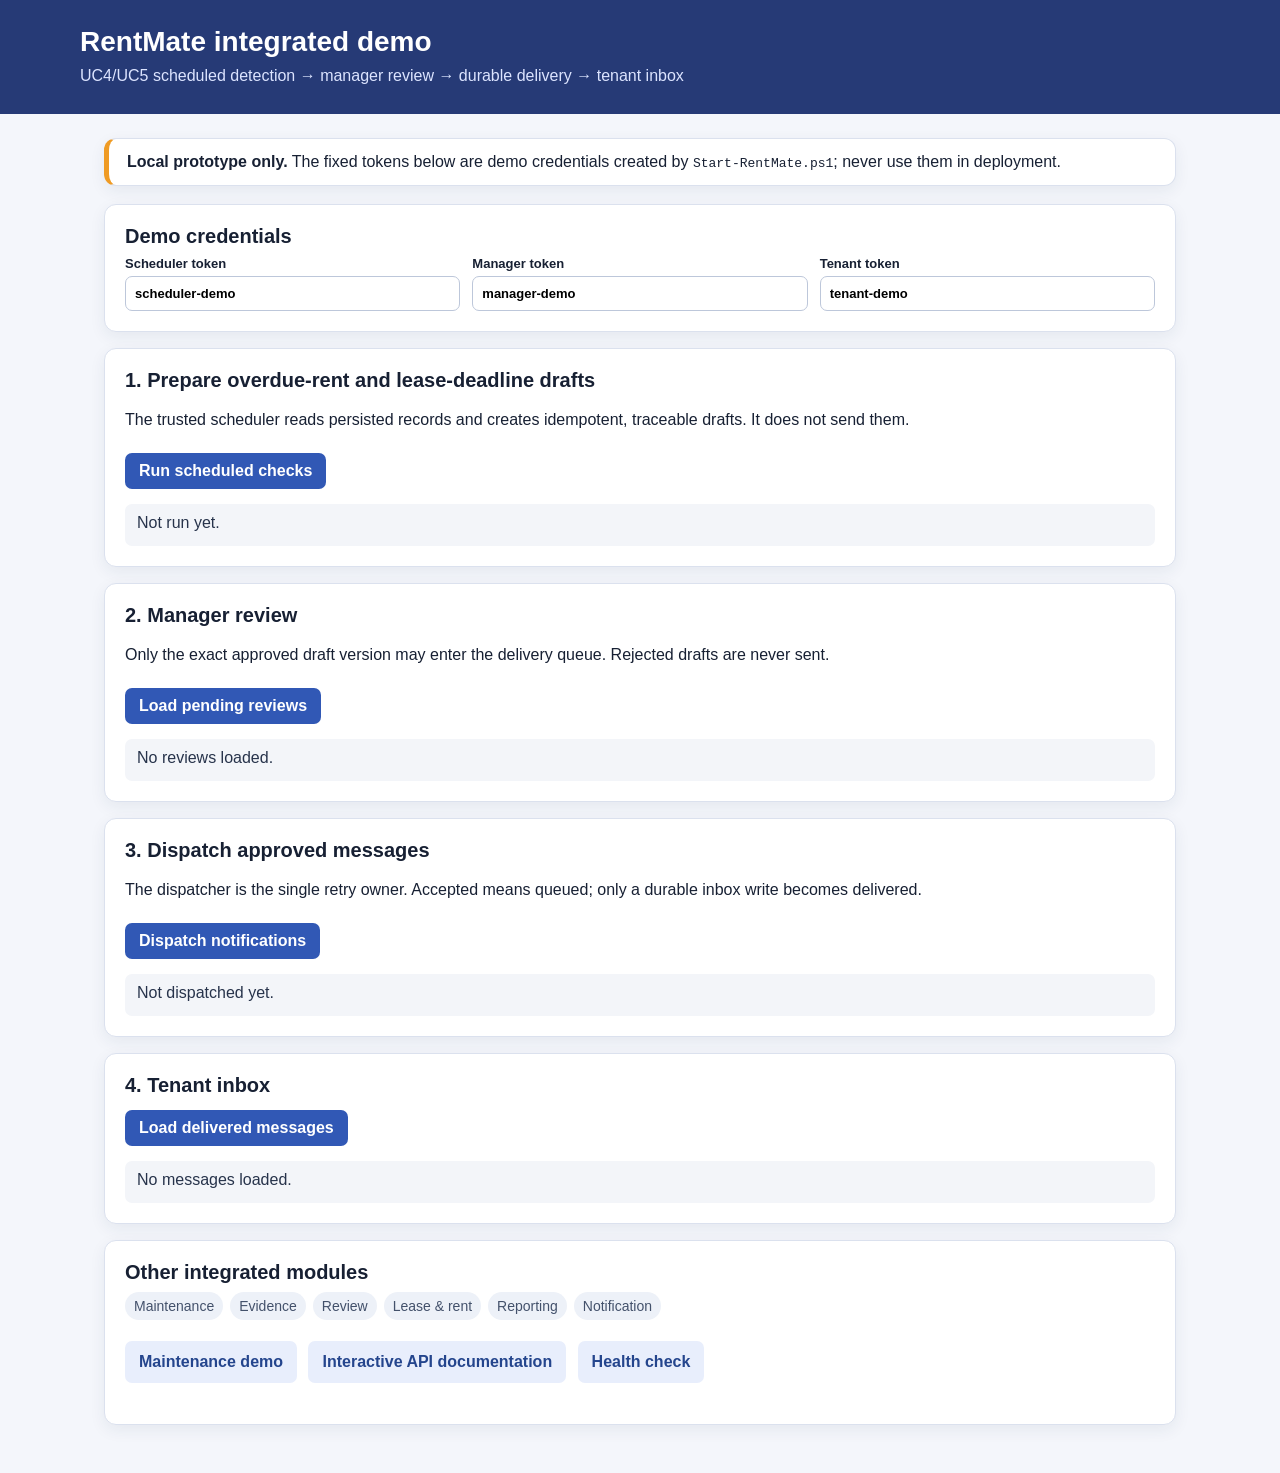
==== frontend/index.html @ ace50431 "Complete Stage 2 integration and UC4 UC5 alert workflows" ====
<!doctype html>
<html lang="en">
<head>
  <meta charset="utf-8">
  <meta name="viewport" content="width=device-width, initial-scale=1">
  <title>RentMate integrated demo</title>
  <style>
    :root { color-scheme: light; font-family: Inter, Segoe UI, sans-serif; color: #172033; background: #f4f6fb; }
    * { box-sizing: border-box; }
    body { margin: 0; }
    header { padding: 26px max(24px, calc((100% - 1120px)/2)); color: white; background: #263a76; }
    header h1 { margin: 0 0 6px; font-size: 28px; }
    header p { margin: 0; color: #dce4ff; }
    main { max-width: 1120px; margin: 24px auto 48px; padding: 0 24px; }
    .notice, section { background: white; border: 1px solid #dbe1ee; border-radius: 12px; box-shadow: 0 5px 16px #22345b12; }
    .notice { padding: 14px 18px; margin-bottom: 18px; border-left: 5px solid #ef9b24; }
    .credentials { display: grid; grid-template-columns: repeat(3, minmax(0, 1fr)); gap: 12px; }
    section { padding: 20px; margin: 16px 0; }
    h2 { margin: 0 0 8px; font-size: 20px; }
    p { line-height: 1.5; }
    label { display: block; font-size: 13px; font-weight: 650; }
    input, textarea { width: 100%; margin-top: 5px; border: 1px solid #bdc7da; border-radius: 7px; padding: 9px; font: inherit; }
    textarea { min-height: 82px; resize: vertical; }
    button, .link { display: inline-block; border: 0; border-radius: 7px; padding: 9px 14px; margin: 5px 7px 5px 0; font: inherit; font-weight: 650; cursor: pointer; text-decoration: none; }
    button { color: white; background: #3158b5; }
    button.secondary, .link { color: #24458d; background: #e8eefc; }
    button.danger { background: #a73b4a; }
    button:disabled { opacity: .55; cursor: wait; }
    .result { margin-top: 10px; padding: 10px 12px; min-height: 42px; white-space: pre-wrap; border-radius: 7px; background: #f3f5f9; color: #27334b; }
    .review { margin-top: 12px; padding: 14px; border: 1px solid #dbe1ee; border-radius: 9px; }
    .review small { color: #5d687d; }
    .inbox-item { border-left: 4px solid #2b8a64; padding: 10px 12px; margin-top: 9px; background: #f0faf6; }
    .flow { display: flex; flex-wrap: wrap; gap: 7px; color: #43516b; font-size: 14px; }
    .flow span { padding: 6px 9px; border-radius: 99px; background: #edf1f8; }
    @media (max-width: 760px) { .credentials { grid-template-columns: 1fr; } }
  </style>
</head>
<body>
  <header>
    <h1>RentMate integrated demo</h1>
    <p>UC4/UC5 scheduled detection → manager review → durable delivery → tenant inbox</p>
  </header>
  <main>
    <div class="notice"><strong>Local prototype only.</strong> The fixed tokens below are demo credentials created by <code>Start-RentMate.ps1</code>; never use them in deployment.</div>

    <section>
      <h2>Demo credentials</h2>
      <div class="credentials">
        <label>Scheduler token<input id="schedulerToken" value="scheduler-demo"></label>
        <label>Manager token<input id="managerToken" value="manager-demo"></label>
        <label>Tenant token<input id="tenantToken" value="tenant-demo"></label>
      </div>
    </section>

    <section>
      <h2>1. Prepare overdue-rent and lease-deadline drafts</h2>
      <p>The trusted scheduler reads persisted records and creates idempotent, traceable drafts. It does not send them.</p>
      <button id="runAlerts">Run scheduled checks</button>
      <div class="result" id="runResult">Not run yet.</div>
    </section>

    <section>
      <h2>2. Manager review</h2>
      <p>Only the exact approved draft version may enter the delivery queue. Rejected drafts are never sent.</p>
      <button id="loadReviews">Load pending reviews</button>
      <div id="reviews" class="result">No reviews loaded.</div>
    </section>

    <section>
      <h2>3. Dispatch approved messages</h2>
      <p>The dispatcher is the single retry owner. Accepted means queued; only a durable inbox write becomes delivered.</p>
      <button id="dispatch">Dispatch notifications</button>
      <div class="result" id="dispatchResult">Not dispatched yet.</div>
    </section>

    <section>
      <h2>4. Tenant inbox</h2>
      <button id="loadInbox">Load delivered messages</button>
      <div id="inbox" class="result">No messages loaded.</div>
    </section>

    <section>
      <h2>Other integrated modules</h2>
      <div class="flow">
        <span>Maintenance</span><span>Evidence</span><span>Review</span>
        <span>Lease &amp; rent</span><span>Reporting</span><span>Notification</span>
      </div>
      <p>
        <a class="link" href="/api/maintenance/demo">Maintenance demo</a>
        <a class="link" href="/docs">Interactive API documentation</a>
        <a class="link" href="/health">Health check</a>
      </p>
    </section>
  </main>

  <script>
    const $ = id => document.getElementById(id);
    const auth = token => ({Authorization: `Bearer ${token}`});
    const show = (id, value) => { $(id).textContent = typeof value === 'string' ? value : JSON.stringify(value, null, 2); };

    async function api(path, options = {}) {
      const response = await fetch(path, options);
      const text = await response.text();
      let data;
      try { data = text ? JSON.parse(text) : {}; } catch { data = text; }
      if (!response.ok) throw new Error(`${response.status}: ${typeof data === 'string' ? data : JSON.stringify(data)}`);
      return data;
    }

    async function guarded(button, resultId, action) {
      button.disabled = true;
      try { show(resultId, await action()); }
      catch (error) { show(resultId, `Error — ${error.message}`); }
      finally { button.disabled = false; }
    }

    $('runAlerts').onclick = event => guarded(event.currentTarget, 'runResult', () =>
      api(`/api/ops/rent-alerts/run?now=${encodeURIComponent(new Date().toISOString())}`, {
        method: 'POST', headers: auth($('schedulerToken').value.trim())
      })
    );

    $('loadReviews').onclick = async event => {
      const button = event.currentTarget; button.disabled = true;
      try {
        const items = await api('/api/reviews', {headers: auth($('managerToken').value.trim())});
        renderReviews(items);
      } catch (error) { show('reviews', `Error — ${error.message}`); }
      finally { button.disabled = false; }
    };

    function renderReviews(items) {
      const host = $('reviews');
      host.textContent = '';
      if (!items.length) { host.textContent = 'No pending review items.'; return; }
      for (const item of items) {
        const card = document.createElement('div'); card.className = 'review';
        const title = document.createElement('strong'); title.textContent = `${item.draft.source_kind || 'reply'} · ${item.reason}`;
        const meta = document.createElement('small'); meta.textContent = `Draft ${item.draft.draft_id}, version ${item.draft.version}`;
        const content = document.createElement('textarea'); content.value = item.draft.content;
        const approve = document.createElement('button'); approve.textContent = 'Approve exact text';
        const reject = document.createElement('button'); reject.textContent = 'Reject'; reject.className = 'danger';
        approve.onclick = () => decide(item, 'approved', content.value, null, card);
        reject.onclick = () => {
          const reason = window.prompt('Rejection reason (required):');
          if (reason && reason.trim()) decide(item, 'rejected', null, reason.trim(), card);
        };
        card.append(title, document.createElement('br'), meta, content, approve, reject);
        host.append(card);
      }
    }

    async function decide(item, decision, finalContent, reason, card) {
      const body = {expected_version: item.draft.version, decision};
      if (decision === 'approved') body.final_content = finalContent;
      else body.reason = reason;
      try {
        const result = await api(`/api/reviews/${encodeURIComponent(item.draft.draft_id)}/decision`, {
          method: 'POST', headers: {...auth($('managerToken').value.trim()), 'Content-Type': 'application/json'}, body: JSON.stringify(body)
        });
        card.textContent = `${decision}: ${result.draft_id} version ${result.draft_version}`;
      } catch (error) { window.alert(error.message); }
    }

    $('dispatch').onclick = event => guarded(event.currentTarget, 'dispatchResult', () =>
      api('/api/ops/notifications/dispatch', {method: 'POST', headers: auth($('schedulerToken').value.trim())})
    );

    $('loadInbox').onclick = async event => {
      const button = event.currentTarget; button.disabled = true;
      try {
        const items = await api('/api/notifications/inbox', {headers: auth($('tenantToken').value.trim())});
        const host = $('inbox'); host.textContent = '';
        if (!items.length) host.textContent = 'No delivered messages.';
        for (const item of items) {
          const box = document.createElement('div'); box.className = 'inbox-item';
          const content = document.createElement('div'); content.textContent = item.content;
          const meta = document.createElement('small'); meta.textContent = `${item.event_id} · ${item.delivered_at}`;
          box.append(content, meta); host.append(box);
        }
      } catch (error) { show('inbox', `Error — ${error.message}`); }
      finally { button.disabled = false; }
    };
  </script>
</body>
</html>
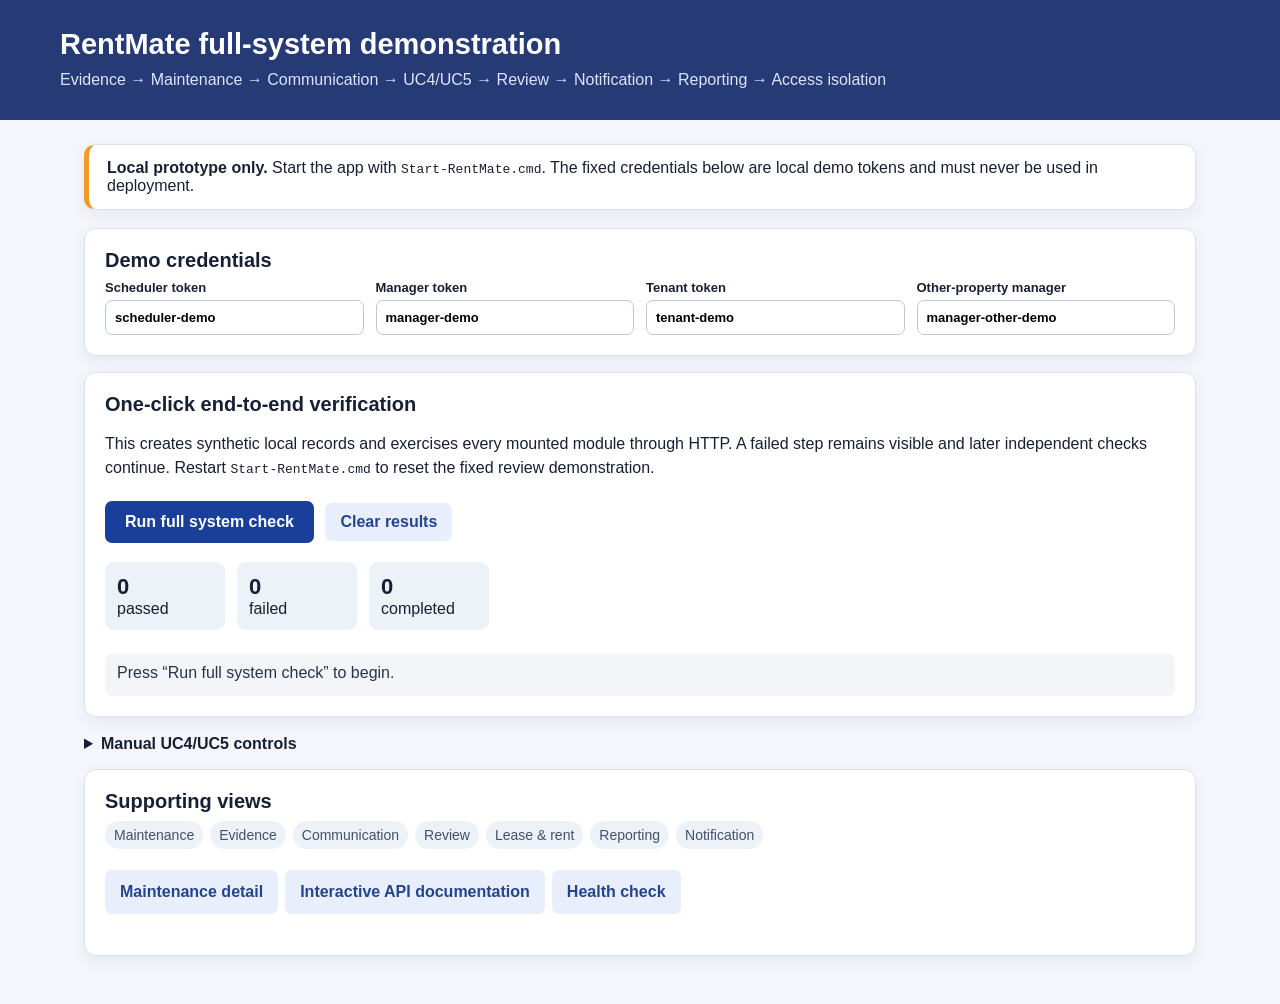
==== commit ac33bb0d: "Add one-click full-system demo dashboard" ====
--- a/frontend/index.html
+++ b/frontend/index.html
@@ -3,45 +3,59 @@
 <head>
   <meta charset="utf-8">
   <meta name="viewport" content="width=device-width, initial-scale=1">
-  <title>RentMate integrated demo</title>
+  <title>RentMate full-system demo</title>
   <style>
     :root { color-scheme: light; font-family: Inter, Segoe UI, sans-serif; color: #172033; background: #f4f6fb; }
     * { box-sizing: border-box; }
     body { margin: 0; }
-    header { padding: 26px max(24px, calc((100% - 1120px)/2)); color: white; background: #263a76; }
-    header h1 { margin: 0 0 6px; font-size: 28px; }
+    header { padding: 28px max(24px, calc((100% - 1160px)/2)); color: white; background: #263a76; }
+    header h1 { margin: 0 0 7px; font-size: 29px; }
     header p { margin: 0; color: #dce4ff; }
-    main { max-width: 1120px; margin: 24px auto 48px; padding: 0 24px; }
+    main { max-width: 1160px; margin: 24px auto 48px; padding: 0 24px; }
     .notice, section { background: white; border: 1px solid #dbe1ee; border-radius: 12px; box-shadow: 0 5px 16px #22345b12; }
     .notice { padding: 14px 18px; margin-bottom: 18px; border-left: 5px solid #ef9b24; }
-    .credentials { display: grid; grid-template-columns: repeat(3, minmax(0, 1fr)); gap: 12px; }
     section { padding: 20px; margin: 16px 0; }
     h2 { margin: 0 0 8px; font-size: 20px; }
     p { line-height: 1.5; }
+    .credentials { display: grid; grid-template-columns: repeat(4, minmax(0, 1fr)); gap: 12px; }
     label { display: block; font-size: 13px; font-weight: 650; }
     input, textarea { width: 100%; margin-top: 5px; border: 1px solid #bdc7da; border-radius: 7px; padding: 9px; font: inherit; }
     textarea { min-height: 82px; resize: vertical; }
-    button, .link { display: inline-block; border: 0; border-radius: 7px; padding: 9px 14px; margin: 5px 7px 5px 0; font: inherit; font-weight: 650; cursor: pointer; text-decoration: none; }
+    button, .link { display: inline-block; border: 0; border-radius: 7px; padding: 10px 15px; margin: 5px 7px 5px 0; font: inherit; font-weight: 650; cursor: pointer; text-decoration: none; }
     button { color: white; background: #3158b5; }
+    button.primary { font-size: 16px; padding: 12px 20px; background: #193f9a; }
     button.secondary, .link { color: #24458d; background: #e8eefc; }
     button.danger { background: #a73b4a; }
     button:disabled { opacity: .55; cursor: wait; }
     .result { margin-top: 10px; padding: 10px 12px; min-height: 42px; white-space: pre-wrap; border-radius: 7px; background: #f3f5f9; color: #27334b; }
+    .summary { display: flex; gap: 12px; flex-wrap: wrap; margin: 14px 0; }
+    .metric { min-width: 120px; padding: 12px; border-radius: 9px; background: #edf1f8; }
+    .metric strong { display: block; font-size: 22px; }
+    .checks { display: grid; gap: 8px; margin-top: 14px; }
+    .check { display: grid; grid-template-columns: 80px minmax(190px, 1fr) 2fr; gap: 10px; align-items: start; padding: 11px 12px; border: 1px solid #dbe1ee; border-radius: 8px; }
+    .check.pass { border-left: 5px solid #21875d; background: #f1fbf6; }
+    .check.fail { border-left: 5px solid #b13e4c; background: #fff4f5; }
+    .check.running { border-left: 5px solid #d38a20; background: #fff9ef; }
+    .badge { font-weight: 750; }
+    .detail { color: #526078; font-family: ui-monospace, SFMono-Regular, Consolas, monospace; font-size: 12px; overflow-wrap: anywhere; white-space: pre-wrap; }
     .review { margin-top: 12px; padding: 14px; border: 1px solid #dbe1ee; border-radius: 9px; }
     .review small { color: #5d687d; }
     .inbox-item { border-left: 4px solid #2b8a64; padding: 10px 12px; margin-top: 9px; background: #f0faf6; }
     .flow { display: flex; flex-wrap: wrap; gap: 7px; color: #43516b; font-size: 14px; }
     .flow span { padding: 6px 9px; border-radius: 99px; background: #edf1f8; }
-    @media (max-width: 760px) { .credentials { grid-template-columns: 1fr; } }
+    details { margin-top: 18px; }
+    details > summary { cursor: pointer; font-weight: 700; }
+    @media (max-width: 820px) { .credentials { grid-template-columns: 1fr 1fr; } .check { grid-template-columns: 72px 1fr; } .detail { grid-column: 1 / -1; } }
+    @media (max-width: 520px) { .credentials { grid-template-columns: 1fr; } }
   </style>
 </head>
 <body>
   <header>
-    <h1>RentMate integrated demo</h1>
-    <p>UC4/UC5 scheduled detection → manager review → durable delivery → tenant inbox</p>
+    <h1>RentMate full-system demonstration</h1>
+    <p>Evidence → Maintenance → Communication → UC4/UC5 → Review → Notification → Reporting → Access isolation</p>
   </header>
   <main>
-    <div class="notice"><strong>Local prototype only.</strong> The fixed tokens below are demo credentials created by <code>Start-RentMate.ps1</code>; never use them in deployment.</div>
+    <div class="notice"><strong>Local prototype only.</strong> Start the app with <code>Start-RentMate.cmd</code>. The fixed credentials below are local demo tokens and must never be used in deployment.</div>
 
     <section>
       <h2>Demo credentials</h2>
@@ -49,89 +63,254 @@
         <label>Scheduler token<input id="schedulerToken" value="scheduler-demo"></label>
         <label>Manager token<input id="managerToken" value="manager-demo"></label>
         <label>Tenant token<input id="tenantToken" value="tenant-demo"></label>
+        <label>Other-property manager<input id="otherManagerToken" value="manager-other-demo"></label>
       </div>
     </section>
 
     <section>
-      <h2>1. Prepare overdue-rent and lease-deadline drafts</h2>
-      <p>The trusted scheduler reads persisted records and creates idempotent, traceable drafts. It does not send them.</p>
-      <button id="runAlerts">Run scheduled checks</button>
-      <div class="result" id="runResult">Not run yet.</div>
+      <h2>One-click end-to-end verification</h2>
+      <p>This creates synthetic local records and exercises every mounted module through HTTP. A failed step remains visible and later independent checks continue. Restart <code>Start-RentMate.cmd</code> to reset the fixed review demonstration.</p>
+      <button class="primary" id="runFullDemo">Run full system check</button>
+      <button class="secondary" id="clearResults">Clear results</button>
+      <div class="summary">
+        <div class="metric"><strong id="passCount">0</strong>passed</div>
+        <div class="metric"><strong id="failCount">0</strong>failed</div>
+        <div class="metric"><strong id="totalCount">0</strong>completed</div>
+      </div>
+      <div id="fullChecks" class="checks"><div class="result">Press “Run full system check” to begin.</div></div>
     </section>
 
+    <details>
+      <summary>Manual UC4/UC5 controls</summary>
+      <section>
+        <h2>Prepare overdue-rent and lease-deadline drafts</h2>
+        <p>The scheduler creates idempotent, traceable drafts. It does not send them.</p>
+        <button id="runAlerts">Run scheduled checks</button>
+        <div class="result" id="runResult">Not run yet.</div>
+      </section>
+      <section>
+        <h2>Manager review</h2>
+        <button id="loadReviews">Load pending reviews</button>
+        <div id="reviews" class="result">No reviews loaded.</div>
+      </section>
+      <section>
+        <h2>Dispatch and tenant inbox</h2>
+        <button id="dispatch">Dispatch notifications</button>
+        <button id="loadInbox" class="secondary">Load delivered messages</button>
+        <div class="result" id="dispatchResult">Not dispatched yet.</div>
+        <div id="inbox" class="result">No messages loaded.</div>
+      </section>
+    </details>
+
     <section>
-      <h2>2. Manager review</h2>
-      <p>Only the exact approved draft version may enter the delivery queue. Rejected drafts are never sent.</p>
-      <button id="loadReviews">Load pending reviews</button>
-      <div id="reviews" class="result">No reviews loaded.</div>
-    </section>
-
-    <section>
-      <h2>3. Dispatch approved messages</h2>
-      <p>The dispatcher is the single retry owner. Accepted means queued; only a durable inbox write becomes delivered.</p>
-      <button id="dispatch">Dispatch notifications</button>
-      <div class="result" id="dispatchResult">Not dispatched yet.</div>
-    </section>
-
-    <section>
-      <h2>4. Tenant inbox</h2>
-      <button id="loadInbox">Load delivered messages</button>
-      <div id="inbox" class="result">No messages loaded.</div>
-    </section>
-
-    <section>
-      <h2>Other integrated modules</h2>
-      <div class="flow">
-        <span>Maintenance</span><span>Evidence</span><span>Review</span>
-        <span>Lease &amp; rent</span><span>Reporting</span><span>Notification</span>
-      </div>
-      <p>
-        <a class="link" href="/api/maintenance/demo">Maintenance demo</a>
-        <a class="link" href="/docs">Interactive API documentation</a>
-        <a class="link" href="/health">Health check</a>
-      </p>
+      <h2>Supporting views</h2>
+      <div class="flow"><span>Maintenance</span><span>Evidence</span><span>Communication</span><span>Review</span><span>Lease &amp; rent</span><span>Reporting</span><span>Notification</span></div>
+      <p><a class="link" href="/api/maintenance/demo">Maintenance detail</a><a class="link" href="/docs">Interactive API documentation</a><a class="link" href="/health">Health check</a></p>
     </section>
   </main>
 
   <script>
     const $ = id => document.getElementById(id);
     const auth = token => ({Authorization: `Bearer ${token}`});
+    const jsonHeaders = token => ({...auth(token), 'Content-Type': 'application/json'});
     const show = (id, value) => { $(id).textContent = typeof value === 'string' ? value : JSON.stringify(value, null, 2); };
 
-    async function api(path, options = {}) {
+    async function request(path, options = {}) {
       const response = await fetch(path, options);
       const text = await response.text();
       let data;
       try { data = text ? JSON.parse(text) : {}; } catch { data = text; }
-      if (!response.ok) throw new Error(`${response.status}: ${typeof data === 'string' ? data : JSON.stringify(data)}`);
-      return data;
-    }
+      if (!response.ok) {
+        const error = new Error(`${response.status}: ${typeof data === 'string' ? data : JSON.stringify(data)}`);
+        error.status = response.status;
+        error.data = data;
+        throw error;
+      }
+      return {status: response.status, data};
+    }
+
+    async function api(path, options = {}) { return (await request(path, options)).data; }
+
+    let totals = {pass: 0, fail: 0};
+    function resetChecks() {
+      totals = {pass: 0, fail: 0};
+      $('passCount').textContent = '0'; $('failCount').textContent = '0'; $('totalCount').textContent = '0';
+      $('fullChecks').replaceChildren();
+    }
+    function updateTotals() {
+      $('passCount').textContent = totals.pass; $('failCount').textContent = totals.fail;
+      $('totalCount').textContent = totals.pass + totals.fail;
+    }
+    function compact(value) {
+      const text = typeof value === 'string' ? value : JSON.stringify(value);
+      return text.length > 520 ? text.slice(0, 517) + '...' : text;
+    }
+    async function check(name, action) {
+      const row = document.createElement('div'); row.className = 'check running';
+      const badge = document.createElement('div'); badge.className = 'badge'; badge.textContent = 'RUNNING';
+      const label = document.createElement('div'); label.textContent = name;
+      const detail = document.createElement('div'); detail.className = 'detail'; detail.textContent = 'Request in progress';
+      row.append(badge, label, detail); $('fullChecks').append(row);
+      try {
+        const result = await action();
+        row.className = 'check pass'; badge.textContent = 'PASS'; detail.textContent = compact(result);
+        totals.pass += 1; updateTotals(); return result;
+      } catch (error) {
+        row.className = 'check fail'; badge.textContent = 'FAIL'; detail.textContent = error.message;
+        totals.fail += 1; updateTotals(); return null;
+      }
+    }
+    function requireValue(value, message) { if (!value) throw new Error(message); return value; }
+
+    $('runFullDemo').onclick = async event => {
+      const button = event.currentTarget; button.disabled = true; resetChecks();
+      const scheduler = $('schedulerToken').value.trim();
+      const manager = $('managerToken').value.trim();
+      const tenant = $('tenantToken').value.trim();
+      const otherManager = $('otherManagerToken').value.trim();
+      const runId = `${Date.now()}-${Math.random().toString(16).slice(2)}`;
+      const state = {};
+
+      await check('Application health', async () => {
+        const result = await request('/health');
+        if (result.data.status !== 'ok') throw new Error('Health response was not ok');
+        return `HTTP ${result.status}; status=ok`;
+      });
+
+      await check('Evidence upload and classification', async () => {
+        const form = new FormData();
+        form.append('property_id', 'demo-property');
+        form.append('file', new Blob(['Synthetic completion evidence for the RentMate full-system demonstration.'], {type: 'text/plain'}), `demo-${runId}.txt`);
+        const result = await request('/api/evidence/documents', {method: 'POST', headers: auth(tenant), body: form});
+        if (result.data.status !== 'accepted') throw new Error(`Evidence was not accepted: ${compact(result.data)}`);
+        state.documentId = requireValue(result.data.document && result.data.document.document_id, 'Upload returned no document_id');
+        return `HTTP ${result.status}; document_id=${state.documentId}; classification=${result.data.document.classification_status || 'recorded'}`;
+      });
+
+      await check('Maintenance intake and Qwen assessment', async () => {
+        const result = await request('/api/maintenance/requests', {
+          method: 'POST', headers: {...jsonHeaders(tenant), 'Idempotency-Key': `full-demo-${runId}`},
+          body: JSON.stringify({title: 'Loose kitchen cupboard handle', description: 'The handle is loose, but the cupboard still works. There is no injury, gas smell, smoke, flooding or immediate hazard.', location: 'Kitchen', evidence_refs: [state.documentId]})
+        });
+        state.requestId = requireValue(result.data.request_id, 'Maintenance intake returned no request_id');
+        return `HTTP ${result.status}; request_id=${state.requestId}; intake=${result.data.status}`;
+      });
+
+      await check('Manager reads and controls maintenance', async () => {
+        let record = (await request(`/api/maintenance/requests/${encodeURIComponent(state.requestId)}`, {headers: auth(manager)})).data;
+        if (record.status === 'under_review') {
+          await request(`/api/maintenance/requests/${encodeURIComponent(state.requestId)}/assessment`, {
+            method: 'POST', headers: jsonHeaders(manager),
+            body: JSON.stringify({expected_version: record.version, priority: 'routine', rationale: 'Manual fallback for the synthetic safe demo case.'})
+          });
+          record = (await request(`/api/maintenance/requests/${encodeURIComponent(state.requestId)}`, {headers: auth(manager)})).data;
+        }
+        for (const target of ['approved', 'in_progress', 'awaiting_confirmation', 'closed']) {
+          await request(`/api/maintenance/requests/${encodeURIComponent(state.requestId)}/status`, {
+            method: 'POST', headers: jsonHeaders(manager),
+            body: JSON.stringify({expected_version: record.version, target_status: target, reason: `Full demo transition to ${target}`, evidence_refs: [state.documentId]})
+          });
+          record = (await request(`/api/maintenance/requests/${encodeURIComponent(state.requestId)}`, {headers: auth(manager)})).data;
+        }
+        if (record.status !== 'closed') throw new Error(`Expected closed, received ${record.status}`);
+        return `request=${state.requestId}; status=closed; priority=${record.priority}; events=${record.events.length}`;
+      });
+
+      await check('Evidence reference ownership', async () => {
+        const result = await request('/api/evidence/references/validate', {
+          method: 'POST', headers: jsonHeaders(tenant), body: JSON.stringify({property_id: 'demo-property', evidence_refs: [state.documentId]})
+        });
+        return `HTTP ${result.status}; property-scoped reference accepted`;
+      });
+
+      await check('Tenant communication routing', async () => {
+        const result = await request('/api/communication/messages', {
+          method: 'POST', headers: jsonHeaders(tenant), body: JSON.stringify({content: 'When does my current lease end?'})
+        });
+        state.messageId = requireValue(result.data.message_id, 'Communication returned no message_id');
+        if (result.data.delivery_status !== 'not_dispatched') throw new Error('Communication incorrectly claimed delivery');
+        return `message_id=${state.messageId}; reply=${result.data.reply_status}; delivery=not_dispatched`;
+      });
+
+      await check('Maintenance event handoff to Communication', async () => {
+        const result = await request('/api/ops/communication/maintenance-events/run', {method: 'POST', headers: auth(scheduler)});
+        return `processed=${result.data.processed}; handed_off=${result.data.handed_off}; retry=${result.data.retry}; rejected=${result.data.rejected}`;
+      });
+
+      await check('UC4/UC5 scheduled detection', async () => {
+        const now = encodeURIComponent(new Date().toISOString());
+        const first = (await request(`/api/ops/rent-alerts/run?now=${now}`, {method: 'POST', headers: auth(scheduler)})).data;
+        const second = (await request(`/api/ops/rent-alerts/run?now=${now}`, {method: 'POST', headers: auth(scheduler)})).data;
+        if (second.drafts_created !== 0) throw new Error(`Idempotent rerun created ${second.drafts_created} drafts`);
+        state.alertRun = first;
+        return `first created=${first.drafts_created}; rent=${first.rent_candidates}; lease=${first.lease_candidates}; rerun created=0`;
+      });
+
+      await check('Cross-property manager isolation', async () => {
+        const response = await fetch('/api/reviews/demo-review-draft', {headers: auth(otherManager)});
+        if (response.status !== 404) throw new Error(`Expected concealed 404, received HTTP ${response.status}`);
+        return 'Other-property manager received concealed HTTP 404 for a property-1 draft';
+      });
+
+      await check('Manager approval and rejection', async () => {
+        const queue = (await request('/api/reviews', {headers: auth(manager)})).data;
+        const rent = queue.find(item => item.draft.source_kind === 'rent_reminder');
+        const lease = queue.find(item => item.draft.source_kind === 'lease_deadline');
+        if (!rent || !lease) throw new Error('Expected pending rent and lease drafts; restart the demo to reset fixed data');
+        await request(`/api/reviews/${encodeURIComponent(rent.draft.draft_id)}/decision`, {
+          method: 'POST', headers: jsonHeaders(manager), body: JSON.stringify({expected_version: rent.draft.version, decision: 'approved', final_content: rent.draft.content})
+        });
+        await request(`/api/reviews/${encodeURIComponent(lease.draft.draft_id)}/decision`, {
+          method: 'POST', headers: jsonHeaders(manager), body: JSON.stringify({expected_version: lease.draft.version, decision: 'rejected', reason: 'Synthetic full-demo rejection'})
+        });
+        state.approvedDraftId = rent.draft.draft_id;
+        return `approved=${rent.draft.draft_id}; rejected=${lease.draft.draft_id}`;
+      });
+
+      await check('Notification dispatch and exact tenant inbox', async () => {
+        const dispatched = (await request('/api/ops/notifications/dispatch', {method: 'POST', headers: auth(scheduler)})).data;
+        const inbox = (await request('/api/notifications/inbox', {headers: auth(tenant)})).data;
+        const expectedEvent = `draft:${state.approvedDraftId}:v1`;
+        if (!inbox.some(item => item.event_id === expectedEvent)) throw new Error(`Approved event ${expectedEvent} was not delivered`);
+        return `processed=${dispatched.processed}; delivered=${dispatched.delivered}; inbox_items=${inbox.length}; approved event found`;
+      });
+
+      await check('Monthly report generation and history', async () => {
+        const now = new Date(); const year = now.getUTCFullYear(); const month = now.getUTCMonth() + 1;
+        const generated = (await request('/api/ops/monthly-reports/run', {
+          method: 'POST', headers: jsonHeaders(scheduler), body: JSON.stringify({property_id: 'demo-property', year, month})
+        })).data;
+        const history = (await request(`/api/manager/monthly-reports?property_id=demo-property&year=${year}&month=${month}`, {headers: auth(manager)})).data;
+        if (!history.length) throw new Error('Generated report was absent from manager history');
+        const report = requireValue(generated.report, 'Generation returned no report record');
+        return `report_id=${report.report_id}; outcome=${report.outcome}; narrative=${report.narrative.source}; reused=${generated.reused}; history=${history.length}`;
+      });
+
+      await check('Final audit views remain readable', async () => {
+        const summaries = (await request('/api/maintenance/summaries', {headers: auth(manager)})).data;
+        const documents = (await request('/api/evidence/documents?property_id=demo-property', {headers: auth(tenant)})).data;
+        if (!summaries.some(item => item.request_id === state.requestId)) throw new Error('Closed maintenance request missing from summaries');
+        if (!documents.some(item => item.document_id === state.documentId)) throw new Error('Uploaded evidence missing from property list');
+        return `maintenance_summaries=${summaries.length}; evidence_documents=${documents.length}`;
+      });
+
+      button.disabled = false;
+    };
+
+    $('clearResults').onclick = resetChecks;
 
     async function guarded(button, resultId, action) {
       button.disabled = true;
-      try { show(resultId, await action()); }
-      catch (error) { show(resultId, `Error — ${error.message}`); }
-      finally { button.disabled = false; }
-    }
-
-    $('runAlerts').onclick = event => guarded(event.currentTarget, 'runResult', () =>
-      api(`/api/ops/rent-alerts/run?now=${encodeURIComponent(new Date().toISOString())}`, {
-        method: 'POST', headers: auth($('schedulerToken').value.trim())
-      })
-    );
-
+      try { show(resultId, await action()); } catch (error) { show(resultId, `Error — ${error.message}`); } finally { button.disabled = false; }
+    }
+    $('runAlerts').onclick = event => guarded(event.currentTarget, 'runResult', () => api(`/api/ops/rent-alerts/run?now=${encodeURIComponent(new Date().toISOString())}`, {method: 'POST', headers: auth($('schedulerToken').value.trim())}));
     $('loadReviews').onclick = async event => {
       const button = event.currentTarget; button.disabled = true;
-      try {
-        const items = await api('/api/reviews', {headers: auth($('managerToken').value.trim())});
-        renderReviews(items);
-      } catch (error) { show('reviews', `Error — ${error.message}`); }
-      finally { button.disabled = false; }
+      try { renderReviews(await api('/api/reviews', {headers: auth($('managerToken').value.trim())})); }
+      catch (error) { show('reviews', `Error — ${error.message}`); } finally { button.disabled = false; }
     };
-
     function renderReviews(items) {
-      const host = $('reviews');
-      host.textContent = '';
+      const host = $('reviews'); host.textContent = '';
       if (!items.length) { host.textContent = 'No pending review items.'; return; }
       for (const item of items) {
         const card = document.createElement('div'); card.className = 'review';
@@ -141,31 +320,17 @@
         const approve = document.createElement('button'); approve.textContent = 'Approve exact text';
         const reject = document.createElement('button'); reject.textContent = 'Reject'; reject.className = 'danger';
         approve.onclick = () => decide(item, 'approved', content.value, null, card);
-        reject.onclick = () => {
-          const reason = window.prompt('Rejection reason (required):');
-          if (reason && reason.trim()) decide(item, 'rejected', null, reason.trim(), card);
-        };
-        card.append(title, document.createElement('br'), meta, content, approve, reject);
-        host.append(card);
+        reject.onclick = () => { const reason = window.prompt('Rejection reason (required):'); if (reason && reason.trim()) decide(item, 'rejected', null, reason.trim(), card); };
+        card.append(title, document.createElement('br'), meta, content, approve, reject); host.append(card);
       }
     }
-
     async function decide(item, decision, finalContent, reason, card) {
       const body = {expected_version: item.draft.version, decision};
-      if (decision === 'approved') body.final_content = finalContent;
-      else body.reason = reason;
-      try {
-        const result = await api(`/api/reviews/${encodeURIComponent(item.draft.draft_id)}/decision`, {
-          method: 'POST', headers: {...auth($('managerToken').value.trim()), 'Content-Type': 'application/json'}, body: JSON.stringify(body)
-        });
-        card.textContent = `${decision}: ${result.draft_id} version ${result.draft_version}`;
-      } catch (error) { window.alert(error.message); }
-    }
-
-    $('dispatch').onclick = event => guarded(event.currentTarget, 'dispatchResult', () =>
-      api('/api/ops/notifications/dispatch', {method: 'POST', headers: auth($('schedulerToken').value.trim())})
-    );
-
+      if (decision === 'approved') body.final_content = finalContent; else body.reason = reason;
+      try { const result = await api(`/api/reviews/${encodeURIComponent(item.draft.draft_id)}/decision`, {method: 'POST', headers: jsonHeaders($('managerToken').value.trim()), body: JSON.stringify(body)}); card.textContent = `${decision}: ${result.draft_id} version ${result.draft_version}`; }
+      catch (error) { window.alert(error.message); }
+    }
+    $('dispatch').onclick = event => guarded(event.currentTarget, 'dispatchResult', () => api('/api/ops/notifications/dispatch', {method: 'POST', headers: auth($('schedulerToken').value.trim())}));
     $('loadInbox').onclick = async event => {
       const button = event.currentTarget; button.disabled = true;
       try {
@@ -178,8 +343,7 @@
           const meta = document.createElement('small'); meta.textContent = `${item.event_id} · ${item.delivered_at}`;
           box.append(content, meta); host.append(box);
         }
-      } catch (error) { show('inbox', `Error — ${error.message}`); }
-      finally { button.disabled = false; }
+      } catch (error) { show('inbox', `Error — ${error.message}`); } finally { button.disabled = false; }
     };
   </script>
 </body>
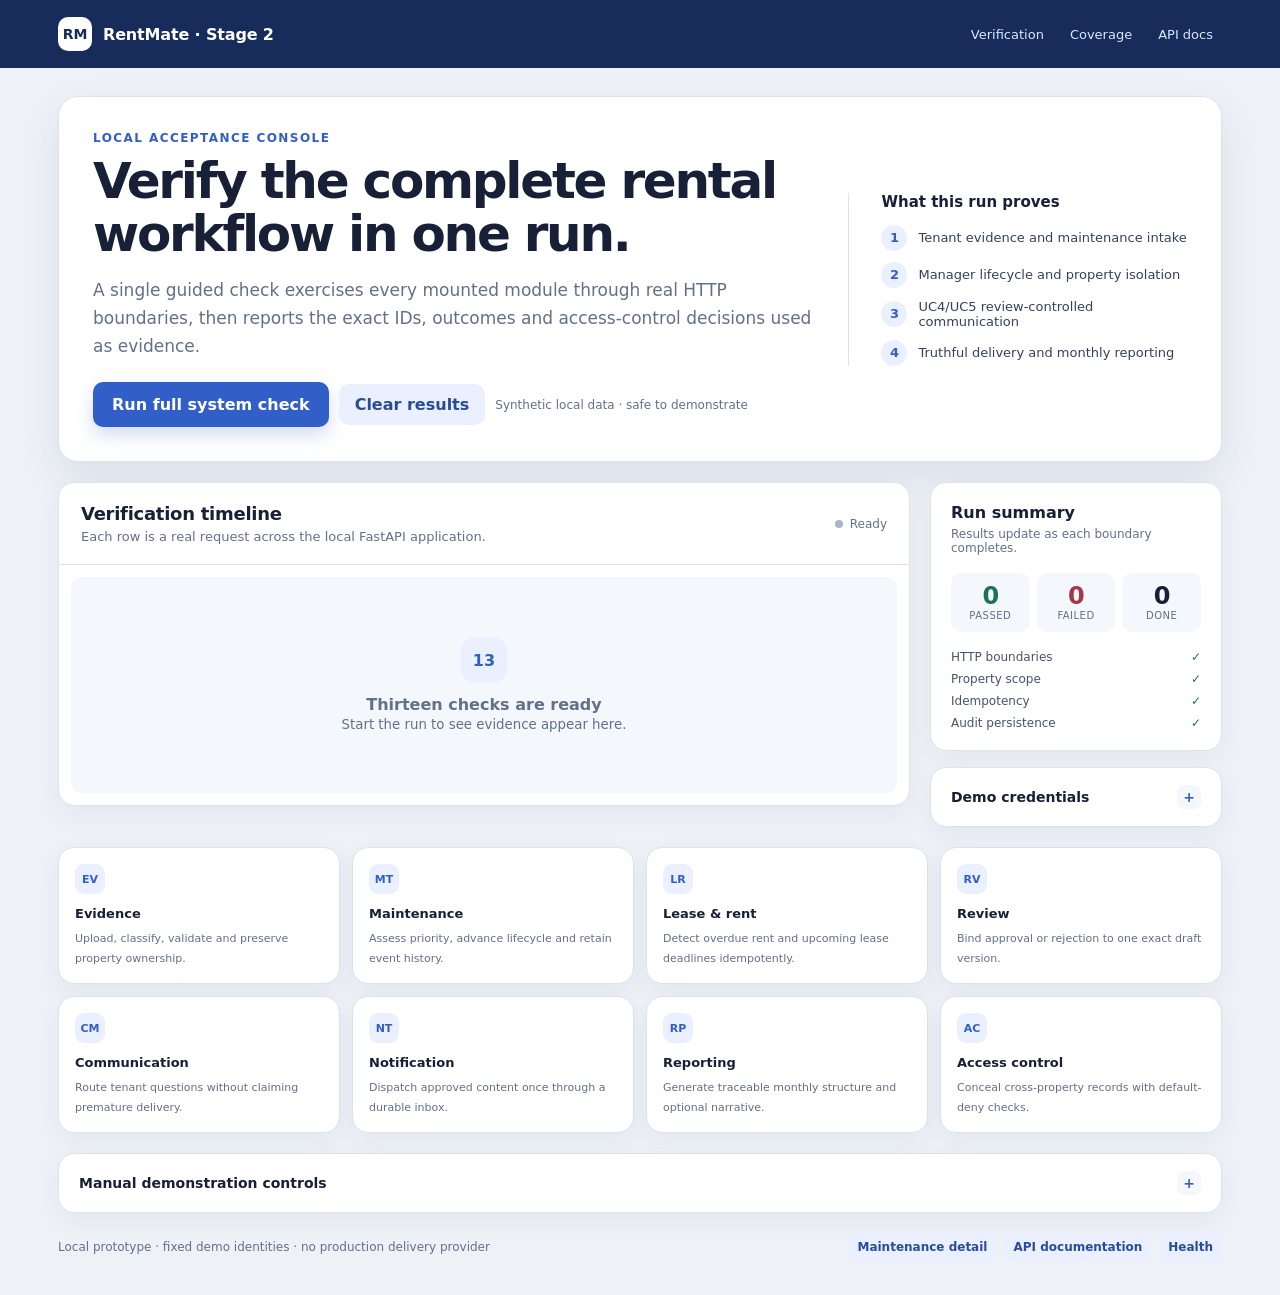
==== commit ab44b262: "Refine the full-system demo interface" ====
--- a/frontend/index.html
+++ b/frontend/index.html
@@ -3,110 +3,263 @@
 <head>
   <meta charset="utf-8">
   <meta name="viewport" content="width=device-width, initial-scale=1">
-  <title>RentMate full-system demo</title>
+  <title>RentMate · System verification</title>
   <style>
-    :root { color-scheme: light; font-family: Inter, Segoe UI, sans-serif; color: #172033; background: #f4f6fb; }
+    :root {
+      color-scheme: light;
+      --ink: #172036;
+      --muted: #62708a;
+      --line: #dce3ee;
+      --soft: #f4f7fb;
+      --panel: #ffffff;
+      --navy: #172c5b;
+      --blue: #315fc7;
+      --blue-soft: #eaf0ff;
+      --green: #197451;
+      --green-soft: #edf9f3;
+      --red: #a63747;
+      --red-soft: #fff1f3;
+      --amber: #a66414;
+      --amber-soft: #fff7e9;
+      --shadow: 0 16px 42px rgba(23, 44, 91, .09);
+      font-family: Inter, ui-sans-serif, system-ui, -apple-system, BlinkMacSystemFont, "Segoe UI", sans-serif;
+      color: var(--ink);
+      background: #eef2f7;
+    }
     * { box-sizing: border-box; }
-    body { margin: 0; }
-    header { padding: 28px max(24px, calc((100% - 1160px)/2)); color: white; background: #263a76; }
-    header h1 { margin: 0 0 7px; font-size: 29px; }
-    header p { margin: 0; color: #dce4ff; }
-    main { max-width: 1160px; margin: 24px auto 48px; padding: 0 24px; }
-    .notice, section { background: white; border: 1px solid #dbe1ee; border-radius: 12px; box-shadow: 0 5px 16px #22345b12; }
-    .notice { padding: 14px 18px; margin-bottom: 18px; border-left: 5px solid #ef9b24; }
-    section { padding: 20px; margin: 16px 0; }
-    h2 { margin: 0 0 8px; font-size: 20px; }
-    p { line-height: 1.5; }
-    .credentials { display: grid; grid-template-columns: repeat(4, minmax(0, 1fr)); gap: 12px; }
-    label { display: block; font-size: 13px; font-weight: 650; }
-    input, textarea { width: 100%; margin-top: 5px; border: 1px solid #bdc7da; border-radius: 7px; padding: 9px; font: inherit; }
-    textarea { min-height: 82px; resize: vertical; }
-    button, .link { display: inline-block; border: 0; border-radius: 7px; padding: 10px 15px; margin: 5px 7px 5px 0; font: inherit; font-weight: 650; cursor: pointer; text-decoration: none; }
-    button { color: white; background: #3158b5; }
-    button.primary { font-size: 16px; padding: 12px 20px; background: #193f9a; }
-    button.secondary, .link { color: #24458d; background: #e8eefc; }
-    button.danger { background: #a73b4a; }
-    button:disabled { opacity: .55; cursor: wait; }
-    .result { margin-top: 10px; padding: 10px 12px; min-height: 42px; white-space: pre-wrap; border-radius: 7px; background: #f3f5f9; color: #27334b; }
-    .summary { display: flex; gap: 12px; flex-wrap: wrap; margin: 14px 0; }
-    .metric { min-width: 120px; padding: 12px; border-radius: 9px; background: #edf1f8; }
-    .metric strong { display: block; font-size: 22px; }
-    .checks { display: grid; gap: 8px; margin-top: 14px; }
-    .check { display: grid; grid-template-columns: 80px minmax(190px, 1fr) 2fr; gap: 10px; align-items: start; padding: 11px 12px; border: 1px solid #dbe1ee; border-radius: 8px; }
-    .check.pass { border-left: 5px solid #21875d; background: #f1fbf6; }
-    .check.fail { border-left: 5px solid #b13e4c; background: #fff4f5; }
-    .check.running { border-left: 5px solid #d38a20; background: #fff9ef; }
-    .badge { font-weight: 750; }
-    .detail { color: #526078; font-family: ui-monospace, SFMono-Regular, Consolas, monospace; font-size: 12px; overflow-wrap: anywhere; white-space: pre-wrap; }
-    .review { margin-top: 12px; padding: 14px; border: 1px solid #dbe1ee; border-radius: 9px; }
-    .review small { color: #5d687d; }
-    .inbox-item { border-left: 4px solid #2b8a64; padding: 10px 12px; margin-top: 9px; background: #f0faf6; }
-    .flow { display: flex; flex-wrap: wrap; gap: 7px; color: #43516b; font-size: 14px; }
-    .flow span { padding: 6px 9px; border-radius: 99px; background: #edf1f8; }
-    details { margin-top: 18px; }
-    details > summary { cursor: pointer; font-weight: 700; }
-    @media (max-width: 820px) { .credentials { grid-template-columns: 1fr 1fr; } .check { grid-template-columns: 72px 1fr; } .detail { grid-column: 1 / -1; } }
-    @media (max-width: 520px) { .credentials { grid-template-columns: 1fr; } }
+    html { scroll-behavior: smooth; }
+    body { margin: 0; min-width: 320px; }
+    button, input, textarea { font: inherit; }
+    button { cursor: pointer; }
+    button:focus-visible, input:focus-visible, textarea:focus-visible, summary:focus-visible, a:focus-visible { outline: 3px solid rgba(49,95,199,.28); outline-offset: 2px; }
+
+    .topbar { background: var(--navy); color: white; }
+    .topbar-inner { max-width: 1220px; margin: auto; padding: 17px 28px; display: flex; align-items: center; justify-content: space-between; gap: 24px; }
+    .brand { display: flex; align-items: center; gap: 11px; font-weight: 760; letter-spacing: -.01em; }
+    .brand-mark { width: 34px; height: 34px; display: grid; place-items: center; border-radius: 10px; background: white; color: var(--navy); font-size: 14px; }
+    .top-links { display: flex; gap: 8px; }
+    .top-links a { color: #dce7ff; text-decoration: none; font-size: 13px; padding: 7px 9px; border-radius: 7px; }
+    .top-links a:hover { background: rgba(255,255,255,.1); color: white; }
+
+    main { max-width: 1220px; margin: 0 auto; padding: 28px; }
+    .hero { background: var(--panel); border: 1px solid var(--line); border-radius: 20px; padding: 34px; box-shadow: var(--shadow); display: grid; grid-template-columns: minmax(0, 1.7fr) minmax(280px, .8fr); gap: 36px; align-items: center; }
+    .eyebrow { margin: 0 0 10px; color: var(--blue); font-size: 12px; font-weight: 780; letter-spacing: .12em; text-transform: uppercase; }
+    h1 { max-width: 760px; margin: 0; font-size: clamp(31px, 4vw, 50px); line-height: 1.05; letter-spacing: -.045em; }
+    .hero-copy { max-width: 720px; margin: 16px 0 22px; color: var(--muted); font-size: 17px; line-height: 1.65; }
+    .actions { display: flex; flex-wrap: wrap; align-items: center; gap: 10px; }
+    .button { border: 0; border-radius: 10px; padding: 11px 16px; font-weight: 730; transition: transform .15s ease, box-shadow .15s ease, background .15s ease; }
+    .button:hover { transform: translateY(-1px); }
+    .button.primary { color: white; background: var(--blue); box-shadow: 0 8px 18px rgba(49,95,199,.22); padding: 13px 19px; }
+    .button.secondary { color: #294c9a; background: var(--blue-soft); }
+    .button.danger { color: white; background: var(--red); }
+    .button:disabled { opacity: .58; cursor: wait; transform: none; box-shadow: none; }
+    .run-note { color: var(--muted); font-size: 12px; }
+
+    .hero-side { border-left: 1px solid var(--line); padding-left: 32px; }
+    .hero-side h2 { margin: 0 0 14px; font-size: 15px; }
+    .flow-list { display: grid; gap: 11px; }
+    .flow-item { display: flex; gap: 11px; align-items: center; color: #33415c; font-size: 13px; }
+    .flow-number { width: 26px; height: 26px; flex: 0 0 auto; display: grid; place-items: center; border-radius: 50%; background: var(--blue-soft); color: var(--blue); font-weight: 780; }
+
+    .workspace { display: grid; grid-template-columns: minmax(0, 1fr) 292px; gap: 20px; margin-top: 20px; align-items: start; }
+    .panel { background: var(--panel); border: 1px solid var(--line); border-radius: 16px; box-shadow: 0 8px 26px rgba(23,44,91,.055); }
+    .panel-header { padding: 20px 22px; border-bottom: 1px solid var(--line); display: flex; align-items: center; justify-content: space-between; gap: 14px; }
+    .panel-header h2 { margin: 0; font-size: 18px; letter-spacing: -.015em; }
+    .panel-header p { margin: 5px 0 0; color: var(--muted); font-size: 13px; }
+    .status-dot { display: inline-flex; align-items: center; gap: 7px; color: var(--muted); font-size: 12px; white-space: nowrap; }
+    .status-dot::before { content: ""; width: 8px; height: 8px; border-radius: 50%; background: #aab5c7; }
+    .checks { padding: 12px; display: grid; gap: 8px; min-height: 240px; }
+    .empty-state { min-height: 214px; display: grid; place-items: center; text-align: center; padding: 35px; color: var(--muted); background: var(--soft); border-radius: 11px; }
+    .empty-icon { width: 46px; height: 46px; margin: 0 auto 12px; display: grid; place-items: center; border-radius: 14px; background: var(--blue-soft); color: var(--blue); font-weight: 800; }
+    .check { display: grid; grid-template-columns: 74px minmax(190px, .9fr) minmax(260px, 1.4fr); gap: 13px; align-items: start; padding: 13px 14px; border: 1px solid var(--line); border-radius: 11px; background: white; }
+    .check.pass { border-color: #bfe3d2; background: var(--green-soft); }
+    .check.fail { border-color: #efc5cb; background: var(--red-soft); }
+    .check.running { border-color: #ecd49b; background: var(--amber-soft); }
+    .badge { width: fit-content; padding: 4px 7px; border-radius: 6px; color: #5f6c83; background: #e9edf3; font-size: 10px; font-weight: 820; letter-spacing: .07em; }
+    .pass .badge { color: var(--green); background: #d8f1e5; }
+    .fail .badge { color: var(--red); background: #f8dce0; }
+    .running .badge { color: var(--amber); background: #f6e5bc; }
+    .check > div:nth-child(2) { font-weight: 680; font-size: 13px; padding-top: 2px; }
+    .detail { color: #56637a; font-family: ui-monospace, SFMono-Regular, Consolas, monospace; font-size: 11px; line-height: 1.5; overflow-wrap: anywhere; white-space: pre-wrap; }
+
+    .side-stack { position: sticky; top: 18px; display: grid; gap: 16px; }
+    .summary-card { padding: 20px; }
+    .summary-card h2 { margin: 0 0 5px; font-size: 16px; }
+    .summary-card > p { margin: 0 0 18px; color: var(--muted); font-size: 12px; }
+    .metrics { display: grid; grid-template-columns: repeat(3, 1fr); gap: 7px; }
+    .metric { padding: 11px 7px; text-align: center; border-radius: 10px; background: var(--soft); color: var(--muted); font-size: 10px; text-transform: uppercase; letter-spacing: .05em; }
+    .metric strong { display: block; margin-bottom: 2px; color: var(--ink); font-size: 24px; line-height: 1; letter-spacing: -.04em; }
+    .metric.pass strong { color: var(--green); }
+    .metric.fail strong { color: var(--red); }
+    .coverage { margin-top: 18px; display: grid; gap: 8px; }
+    .coverage-row { display: flex; align-items: center; justify-content: space-between; gap: 10px; font-size: 12px; color: #46536a; }
+    .coverage-row span:last-child { color: var(--green); font-weight: 750; }
+
+    details.settings, details.manual { overflow: hidden; }
+    details summary { list-style: none; cursor: pointer; }
+    details summary::-webkit-details-marker { display: none; }
+    .settings summary, .manual > summary { padding: 17px 20px; display: flex; align-items: center; justify-content: space-between; font-weight: 730; font-size: 14px; }
+    .settings summary::after, .manual > summary::after { content: "+"; width: 24px; height: 24px; display: grid; place-items: center; border-radius: 7px; background: var(--soft); color: var(--blue); }
+    .settings[open] summary::after, .manual[open] > summary::after { content: "−"; }
+    .settings-body { padding: 0 20px 20px; border-top: 1px solid var(--line); }
+    .settings-body p { color: var(--muted); font-size: 11px; line-height: 1.5; }
+    .credentials { display: grid; gap: 10px; }
+    label { display: block; color: #4c5a72; font-size: 11px; font-weight: 680; }
+    input, textarea { width: 100%; margin-top: 4px; border: 1px solid #cbd5e3; border-radius: 8px; padding: 8px 9px; color: var(--ink); background: white; }
+
+    .module-grid { display: grid; grid-template-columns: repeat(4, 1fr); gap: 12px; margin-top: 20px; }
+    .module-card { padding: 16px; }
+    .module-card strong { display: block; margin-bottom: 6px; font-size: 13px; }
+    .module-card span { color: var(--muted); font-size: 11px; line-height: 1.45; }
+    .module-icon { width: 30px; height: 30px; margin-bottom: 12px; display: grid; place-items: center; border-radius: 9px; background: var(--blue-soft); color: var(--blue); font-size: 11px; font-weight: 800; }
+
+    .manual { margin-top: 20px; }
+    .manual-body { padding: 0 20px 20px; border-top: 1px solid var(--line); display: grid; grid-template-columns: repeat(3, 1fr); gap: 12px; }
+    .tool { padding-top: 18px; }
+    .tool h3 { margin: 0 0 6px; font-size: 14px; }
+    .tool p { min-height: 50px; margin: 0 0 9px; color: var(--muted); font-size: 11px; line-height: 1.5; }
+    .tool-output { margin-top: 8px; max-height: 200px; overflow: auto; padding: 10px; border-radius: 8px; background: var(--soft); color: #4b5870; white-space: pre-wrap; font: 10px/1.5 ui-monospace, SFMono-Regular, Consolas, monospace; }
+    .review { margin-top: 9px; padding: 11px; border: 1px solid var(--line); border-radius: 9px; }
+    .review small { color: var(--muted); }
+    .inbox-item { margin-top: 7px; padding: 9px; border-left: 3px solid var(--green); background: var(--green-soft); }
+    .support { margin: 20px 0 6px; display: flex; justify-content: space-between; align-items: center; gap: 16px; color: var(--muted); font-size: 12px; }
+    .support-links { display: flex; flex-wrap: wrap; gap: 8px; }
+    .support a { color: #294c9a; text-decoration: none; font-weight: 680; padding: 7px 9px; border-radius: 7px; background: var(--blue-soft); }
+
+    @media (max-width: 960px) {
+      .hero { grid-template-columns: 1fr; }
+      .hero-side { border-left: 0; border-top: 1px solid var(--line); padding: 24px 0 0; }
+      .workspace { grid-template-columns: 1fr; }
+      .side-stack { position: static; grid-template-columns: 1fr 1fr; }
+      .module-grid { grid-template-columns: repeat(2, 1fr); }
+    }
+    @media (max-width: 680px) {
+      .top-links { display: none; }
+      main { padding: 16px; }
+      .hero { padding: 24px; border-radius: 15px; }
+      .check { grid-template-columns: 66px 1fr; }
+      .detail { grid-column: 1 / -1; }
+      .side-stack, .manual-body { grid-template-columns: 1fr; }
+      .module-grid { grid-template-columns: 1fr 1fr; }
+      .support { align-items: flex-start; flex-direction: column; }
+    }
   </style>
 </head>
 <body>
-  <header>
-    <h1>RentMate full-system demonstration</h1>
-    <p>Evidence → Maintenance → Communication → UC4/UC5 → Review → Notification → Reporting → Access isolation</p>
-  </header>
+  <nav class="topbar" aria-label="Primary">
+    <div class="topbar-inner">
+      <div class="brand"><span class="brand-mark">RM</span><span>RentMate · Stage 2</span></div>
+      <div class="top-links"><a href="#verification">Verification</a><a href="#modules">Coverage</a><a href="/docs">API docs</a></div>
+    </div>
+  </nav>
+
   <main>
-    <div class="notice"><strong>Local prototype only.</strong> Start the app with <code>Start-RentMate.cmd</code>. The fixed credentials below are local demo tokens and must never be used in deployment.</div>
-
-    <section>
-      <h2>Demo credentials</h2>
-      <div class="credentials">
-        <label>Scheduler token<input id="schedulerToken" value="scheduler-demo"></label>
-        <label>Manager token<input id="managerToken" value="manager-demo"></label>
-        <label>Tenant token<input id="tenantToken" value="tenant-demo"></label>
-        <label>Other-property manager<input id="otherManagerToken" value="manager-other-demo"></label>
+    <section class="hero">
+      <div>
+        <p class="eyebrow">Local acceptance console</p>
+        <h1>Verify the complete rental workflow in one run.</h1>
+        <p class="hero-copy">A single guided check exercises every mounted module through real HTTP boundaries, then reports the exact IDs, outcomes and access-control decisions used as evidence.</p>
+        <div class="actions">
+          <button class="button primary" id="runFullDemo">Run full system check</button>
+          <button class="button secondary" id="clearResults">Clear results</button>
+          <span class="run-note">Synthetic local data · safe to demonstrate</span>
+        </div>
       </div>
+      <aside class="hero-side">
+        <h2>What this run proves</h2>
+        <div class="flow-list">
+          <div class="flow-item"><span class="flow-number">1</span><span>Tenant evidence and maintenance intake</span></div>
+          <div class="flow-item"><span class="flow-number">2</span><span>Manager lifecycle and property isolation</span></div>
+          <div class="flow-item"><span class="flow-number">3</span><span>UC4/UC5 review-controlled communication</span></div>
+          <div class="flow-item"><span class="flow-number">4</span><span>Truthful delivery and monthly reporting</span></div>
+        </div>
+      </aside>
     </section>
 
-    <section>
-      <h2>One-click end-to-end verification</h2>
-      <p>This creates synthetic local records and exercises every mounted module through HTTP. A failed step remains visible and later independent checks continue. Restart <code>Start-RentMate.cmd</code> to reset the fixed review demonstration.</p>
-      <button class="primary" id="runFullDemo">Run full system check</button>
-      <button class="secondary" id="clearResults">Clear results</button>
-      <div class="summary">
-        <div class="metric"><strong id="passCount">0</strong>passed</div>
-        <div class="metric"><strong id="failCount">0</strong>failed</div>
-        <div class="metric"><strong id="totalCount">0</strong>completed</div>
+    <div class="workspace" id="verification">
+      <section class="panel">
+        <div class="panel-header">
+          <div><h2>Verification timeline</h2><p>Each row is a real request across the local FastAPI application.</p></div>
+          <span class="status-dot">Ready</span>
+        </div>
+        <div id="fullChecks" class="checks" aria-live="polite">
+          <div class="empty-state"><div><div class="empty-icon">13</div><strong>Thirteen checks are ready</strong><br><small>Start the run to see evidence appear here.</small></div></div>
+        </div>
+      </section>
+
+      <aside class="side-stack">
+        <section class="panel summary-card">
+          <h2>Run summary</h2>
+          <p>Results update as each boundary completes.</p>
+          <div class="metrics">
+            <div class="metric pass"><strong id="passCount">0</strong>passed</div>
+            <div class="metric fail"><strong id="failCount">0</strong>failed</div>
+            <div class="metric"><strong id="totalCount">0</strong>done</div>
+          </div>
+          <div class="coverage">
+            <div class="coverage-row"><span>HTTP boundaries</span><span>✓</span></div>
+            <div class="coverage-row"><span>Property scope</span><span>✓</span></div>
+            <div class="coverage-row"><span>Idempotency</span><span>✓</span></div>
+            <div class="coverage-row"><span>Audit persistence</span><span>✓</span></div>
+          </div>
+        </section>
+
+        <details class="panel settings">
+          <summary>Demo credentials</summary>
+          <div class="settings-body">
+            <p>Local tokens created by <code>Start-RentMate.ps1</code>. Never use them outside this prototype.</p>
+            <div class="credentials">
+              <label>Scheduler<input id="schedulerToken" value="scheduler-demo"></label>
+              <label>Manager<input id="managerToken" value="manager-demo"></label>
+              <label>Tenant<input id="tenantToken" value="tenant-demo"></label>
+              <label>Other-property manager<input id="otherManagerToken" value="manager-other-demo"></label>
+            </div>
+          </div>
+        </details>
+      </aside>
+    </div>
+
+    <section class="module-grid" id="modules" aria-label="Module coverage">
+      <article class="panel module-card"><div class="module-icon">EV</div><strong>Evidence</strong><span>Upload, classify, validate and preserve property ownership.</span></article>
+      <article class="panel module-card"><div class="module-icon">MT</div><strong>Maintenance</strong><span>Assess priority, advance lifecycle and retain event history.</span></article>
+      <article class="panel module-card"><div class="module-icon">LR</div><strong>Lease &amp; rent</strong><span>Detect overdue rent and upcoming lease deadlines idempotently.</span></article>
+      <article class="panel module-card"><div class="module-icon">RV</div><strong>Review</strong><span>Bind approval or rejection to one exact draft version.</span></article>
+      <article class="panel module-card"><div class="module-icon">CM</div><strong>Communication</strong><span>Route tenant questions without claiming premature delivery.</span></article>
+      <article class="panel module-card"><div class="module-icon">NT</div><strong>Notification</strong><span>Dispatch approved content once through a durable inbox.</span></article>
+      <article class="panel module-card"><div class="module-icon">RP</div><strong>Reporting</strong><span>Generate traceable monthly structure and optional narrative.</span></article>
+      <article class="panel module-card"><div class="module-icon">AC</div><strong>Access control</strong><span>Conceal cross-property records with default-deny checks.</span></article>
+    </section>
+
+    <details class="panel manual">
+      <summary>Manual demonstration controls</summary>
+      <div class="manual-body">
+        <div class="tool">
+          <h3>Scheduled detection</h3>
+          <p>Run UC4/UC5 independently to inspect candidate and reuse counts.</p>
+          <button class="button secondary" id="runAlerts">Run scheduled checks</button>
+          <div class="tool-output" id="runResult">Not run yet.</div>
+        </div>
+        <div class="tool">
+          <h3>Manager review</h3>
+          <p>Open pending drafts and approve or reject their exact versions.</p>
+          <button class="button secondary" id="loadReviews">Load pending reviews</button>
+          <div id="reviews" class="tool-output">No reviews loaded.</div>
+        </div>
+        <div class="tool">
+          <h3>Delivery evidence</h3>
+          <p>Dispatch approved messages, then inspect the scoped tenant inbox.</p>
+          <button class="button secondary" id="dispatch">Dispatch</button>
+          <button class="button secondary" id="loadInbox">Load inbox</button>
+          <div class="tool-output" id="dispatchResult">Not dispatched yet.</div>
+          <div id="inbox" class="tool-output">No messages loaded.</div>
+        </div>
       </div>
-      <div id="fullChecks" class="checks"><div class="result">Press “Run full system check” to begin.</div></div>
-    </section>
-
-    <details>
-      <summary>Manual UC4/UC5 controls</summary>
-      <section>
-        <h2>Prepare overdue-rent and lease-deadline drafts</h2>
-        <p>The scheduler creates idempotent, traceable drafts. It does not send them.</p>
-        <button id="runAlerts">Run scheduled checks</button>
-        <div class="result" id="runResult">Not run yet.</div>
-      </section>
-      <section>
-        <h2>Manager review</h2>
-        <button id="loadReviews">Load pending reviews</button>
-        <div id="reviews" class="result">No reviews loaded.</div>
-      </section>
-      <section>
-        <h2>Dispatch and tenant inbox</h2>
-        <button id="dispatch">Dispatch notifications</button>
-        <button id="loadInbox" class="secondary">Load delivered messages</button>
-        <div class="result" id="dispatchResult">Not dispatched yet.</div>
-        <div id="inbox" class="result">No messages loaded.</div>
-      </section>
     </details>
 
-    <section>
-      <h2>Supporting views</h2>
-      <div class="flow"><span>Maintenance</span><span>Evidence</span><span>Communication</span><span>Review</span><span>Lease &amp; rent</span><span>Reporting</span><span>Notification</span></div>
-      <p><a class="link" href="/api/maintenance/demo">Maintenance detail</a><a class="link" href="/docs">Interactive API documentation</a><a class="link" href="/health">Health check</a></p>
-    </section>
+    <footer class="support">
+      <span>Local prototype · fixed demo identities · no production delivery provider</span>
+      <div class="support-links"><a href="/api/maintenance/demo">Maintenance detail</a><a href="/docs">API documentation</a><a href="/health">Health</a></div>
+    </footer>
   </main>
 
   <script>
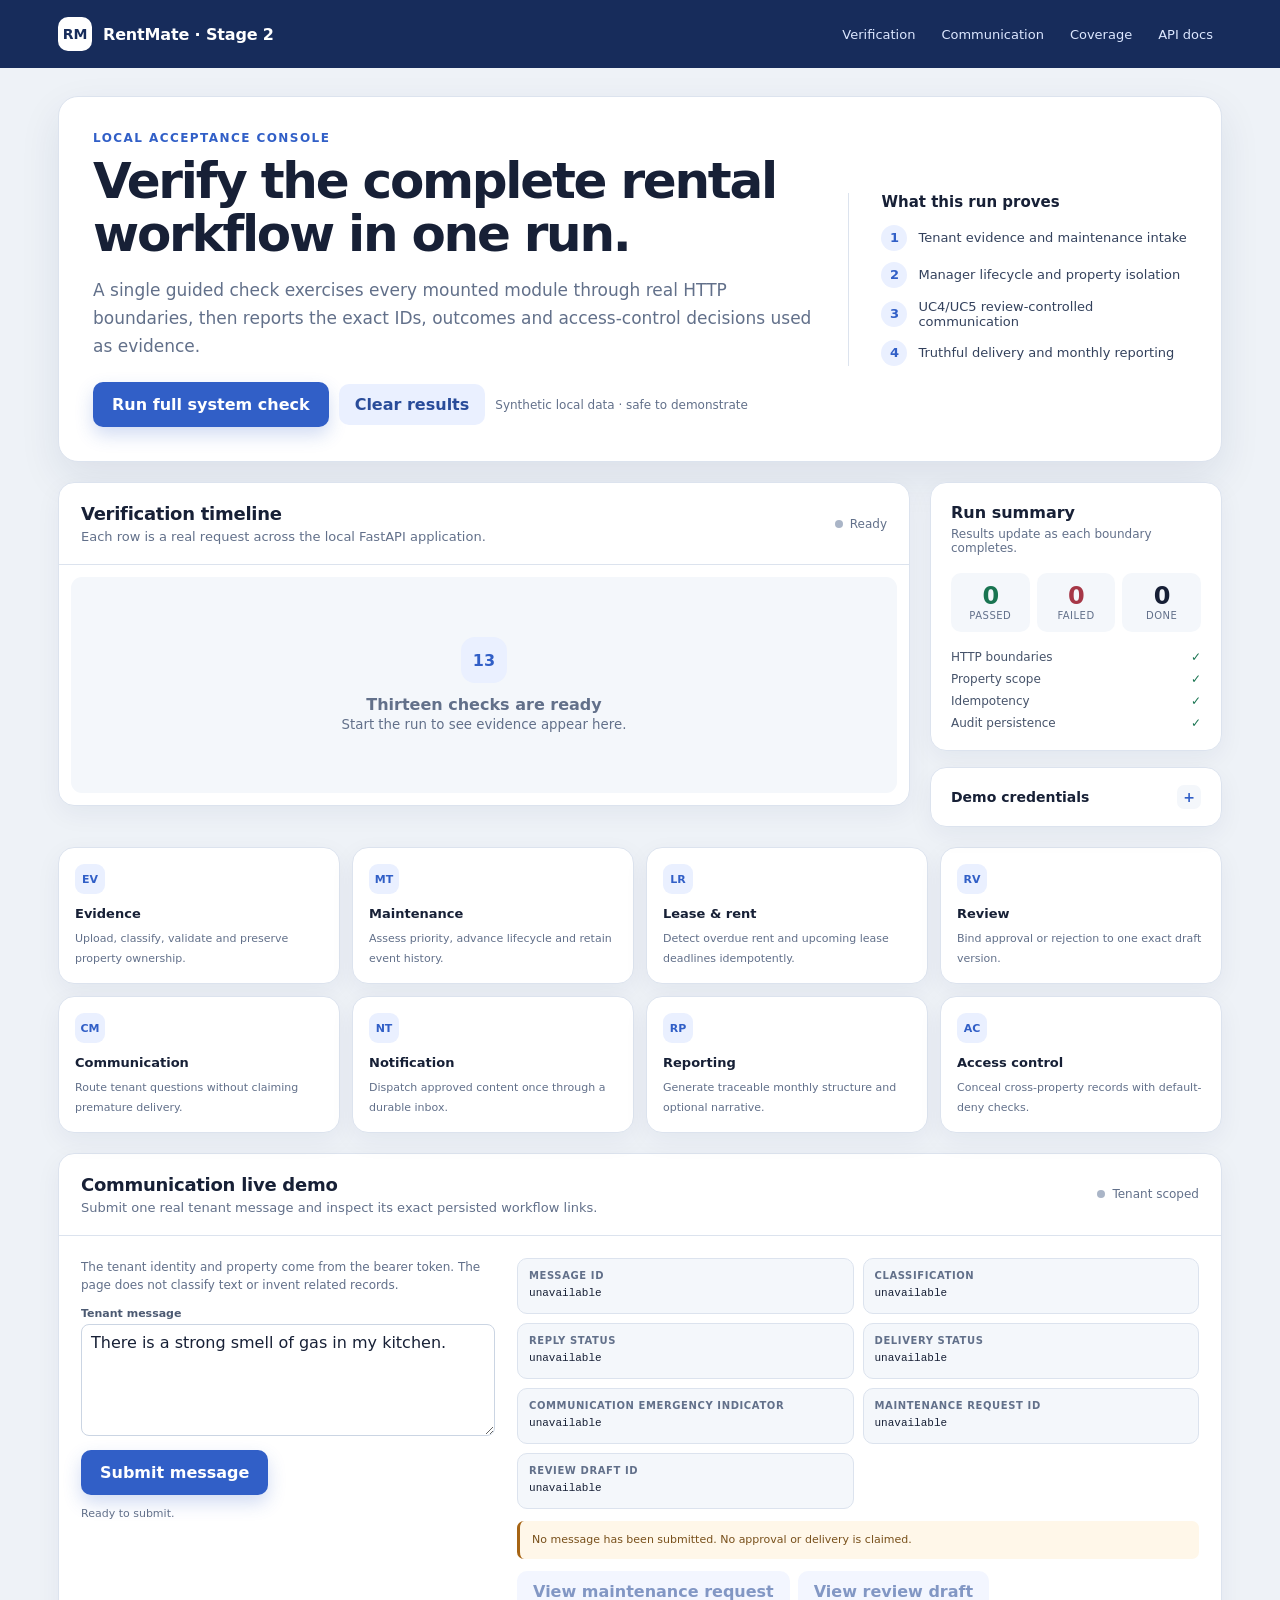
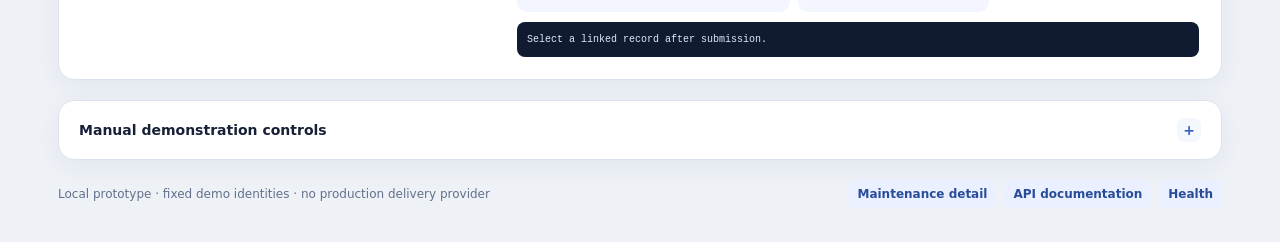
==== commit b469dc27: "Add Communication live demo trace" ====
--- a/frontend/index.html
+++ b/frontend/index.html
@@ -122,6 +122,19 @@
     .review { margin-top: 9px; padding: 11px; border: 1px solid var(--line); border-radius: 9px; }
     .review small { color: var(--muted); }
     .inbox-item { margin-top: 7px; padding: 9px; border-left: 3px solid var(--green); background: var(--green-soft); }
+    .communication-demo { margin-top: 20px; overflow: hidden; }
+    .communication-body { padding: 22px; display: grid; grid-template-columns: minmax(280px, .85fr) minmax(0, 1.4fr); gap: 22px; }
+    .communication-compose p { margin: 0 0 12px; color: var(--muted); font-size: 12px; line-height: 1.55; }
+    .communication-compose textarea { min-height: 112px; resize: vertical; }
+    .communication-compose .button { margin-top: 10px; }
+    .trace-state { margin-top: 12px; color: var(--muted); font-size: 11px; min-height: 17px; }
+    .trace-grid { margin: 0; display: grid; grid-template-columns: repeat(2, minmax(0, 1fr)); gap: 9px; }
+    .trace-item { min-width: 0; padding: 11px; border: 1px solid var(--line); border-radius: 10px; background: var(--soft); }
+    .trace-item dt { margin-bottom: 5px; color: var(--muted); font-size: 10px; font-weight: 760; letter-spacing: .06em; text-transform: uppercase; }
+    .trace-item dd { margin: 0; overflow-wrap: anywhere; color: var(--ink); font: 11px/1.45 ui-monospace, SFMono-Regular, Consolas, monospace; }
+    .safety-note { margin: 12px 0; padding: 11px 12px; border-left: 3px solid var(--amber); border-radius: 7px; background: var(--amber-soft); color: #78501b; font-size: 11px; line-height: 1.5; }
+    .trace-actions { display: flex; flex-wrap: wrap; gap: 8px; }
+    .trace-output { margin-top: 10px; max-height: 180px; overflow: auto; padding: 10px; border-radius: 8px; background: #101a30; color: #dfe8ff; white-space: pre-wrap; font: 10px/1.5 ui-monospace, SFMono-Regular, Consolas, monospace; }
     .support { margin: 20px 0 6px; display: flex; justify-content: space-between; align-items: center; gap: 16px; color: var(--muted); font-size: 12px; }
     .support-links { display: flex; flex-wrap: wrap; gap: 8px; }
     .support a { color: #294c9a; text-decoration: none; font-weight: 680; padding: 7px 9px; border-radius: 7px; background: var(--blue-soft); }
@@ -140,6 +153,7 @@
       .check { grid-template-columns: 66px 1fr; }
       .detail { grid-column: 1 / -1; }
       .side-stack, .manual-body { grid-template-columns: 1fr; }
+      .communication-body { grid-template-columns: 1fr; }
       .module-grid { grid-template-columns: 1fr 1fr; }
       .support { align-items: flex-start; flex-direction: column; }
     }
@@ -149,7 +163,7 @@
   <nav class="topbar" aria-label="Primary">
     <div class="topbar-inner">
       <div class="brand"><span class="brand-mark">RM</span><span>RentMate · Stage 2</span></div>
-      <div class="top-links"><a href="#verification">Verification</a><a href="#modules">Coverage</a><a href="/docs">API docs</a></div>
+      <div class="top-links"><a href="#verification">Verification</a><a href="#communication-live">Communication</a><a href="#modules">Coverage</a><a href="/docs">API docs</a></div>
     </div>
   </nav>
 
@@ -230,6 +244,39 @@
       <article class="panel module-card"><div class="module-icon">AC</div><strong>Access control</strong><span>Conceal cross-property records with default-deny checks.</span></article>
     </section>
 
+    <section class="panel communication-demo" id="communication-live">
+      <div class="panel-header">
+        <div><h2>Communication live demo</h2><p>Submit one real tenant message and inspect its exact persisted workflow links.</p></div>
+        <span class="status-dot">Tenant scoped</span>
+      </div>
+      <div class="communication-body">
+        <div class="communication-compose">
+          <p>The tenant identity and property come from the bearer token. The page does not classify text or invent related records.</p>
+          <label for="communicationMessage">Tenant message</label>
+          <textarea id="communicationMessage">There is a strong smell of gas in my kitchen.</textarea>
+          <button class="button primary" id="submitCommunication">Submit message</button>
+          <div class="trace-state" id="communicationState" aria-live="polite">Ready to submit.</div>
+        </div>
+        <div>
+          <dl class="trace-grid">
+            <div class="trace-item"><dt>Message ID</dt><dd id="commMessageId">unavailable</dd></div>
+            <div class="trace-item"><dt>Classification</dt><dd id="commClassification">unavailable</dd></div>
+            <div class="trace-item"><dt>Reply status</dt><dd id="commReplyStatus">unavailable</dd></div>
+            <div class="trace-item"><dt>Delivery status</dt><dd id="commDeliveryStatus">unavailable</dd></div>
+            <div class="trace-item"><dt>Communication emergency indicator</dt><dd id="commEmergency">unavailable</dd></div>
+            <div class="trace-item"><dt>Maintenance request ID</dt><dd id="commRequestId">unavailable</dd></div>
+            <div class="trace-item"><dt>Review draft ID</dt><dd id="commDraftId">unavailable</dd></div>
+          </dl>
+          <div class="safety-note" id="commSafetyNote">No message has been submitted. No approval or delivery is claimed.</div>
+          <div class="trace-actions">
+            <button class="button secondary" id="viewCommunicationMaintenance" disabled>View maintenance request</button>
+            <button class="button secondary" id="viewCommunicationDraft" disabled>View review draft</button>
+          </div>
+          <div class="trace-output" id="communicationDetail">Select a linked record after submission.</div>
+        </div>
+      </div>
+    </section>
+
     <details class="panel manual">
       <summary>Manual demonstration controls</summary>
       <div class="manual-body">
@@ -283,6 +330,82 @@
     }
 
     async function api(path, options = {}) { return (await request(path, options)).data; }
+
+    let communicationSubmitting = false;
+    let communicationLinks = {requestId: null, draftId: null};
+    function setCommunicationField(id, value) {
+      $(id).textContent = value === null || value === undefined || value === '' ? 'unavailable' : String(value);
+    }
+    function resetCommunicationResult() {
+      for (const id of ['commMessageId', 'commClassification', 'commReplyStatus', 'commDeliveryStatus', 'commEmergency', 'commRequestId', 'commDraftId']) {
+        setCommunicationField(id, null);
+      }
+      communicationLinks = {requestId: null, draftId: null};
+      $('viewCommunicationMaintenance').disabled = true;
+      $('viewCommunicationDraft').disabled = true;
+      $('communicationDetail').textContent = 'Select a linked record after submission.';
+      $('commSafetyNote').textContent = 'Submission in progress. No approval or delivery is claimed.';
+    }
+    async function submitCommunication() {
+      if (communicationSubmitting) return;
+      communicationSubmitting = true;
+      const button = $('submitCommunication');
+      button.disabled = true;
+      resetCommunicationResult();
+      $('communicationState').textContent = 'Submitting through the real Communication API…';
+      try {
+        const submitted = await api('/api/communication/messages', {
+          method: 'POST',
+          headers: jsonHeaders($('tenantToken').value.trim()),
+          body: JSON.stringify({content: $('communicationMessage').value})
+        });
+        setCommunicationField('commMessageId', submitted.message_id);
+        setCommunicationField('commReplyStatus', submitted.reply_status);
+        setCommunicationField('commDeliveryStatus', submitted.delivery_status);
+        if (submitted.reply_status === 'pending_review' && submitted.delivery_status === 'not_dispatched') {
+          $('commSafetyNote').textContent = 'Pending manager review: this reply has not been approved and has not been sent to the tenant.';
+        } else {
+          $('commSafetyNote').textContent = `Recorded reply status: ${submitted.reply_status}; delivery status: ${submitted.delivery_status}. No additional approval or delivery is inferred.`;
+        }
+
+        try {
+          const trace = await api(`/api/communication/messages/${encodeURIComponent(submitted.message_id)}/trace`, {
+            headers: auth($('tenantToken').value.trim())
+          });
+          setCommunicationField('commClassification', trace.classification);
+          setCommunicationField('commEmergency', trace.emergency);
+          setCommunicationField('commRequestId', trace.maintenance_request_id);
+          setCommunicationField('commDraftId', trace.review_draft_id);
+          communicationLinks = {requestId: trace.maintenance_request_id, draftId: trace.review_draft_id};
+          $('viewCommunicationMaintenance').disabled = !communicationLinks.requestId;
+          $('viewCommunicationDraft').disabled = !communicationLinks.draftId;
+          $('communicationState').textContent = 'Submitted and verified against exact persisted message links.';
+        } catch (traceError) {
+          $('communicationState').textContent = `Message accepted; persisted trace unavailable — ${traceError.message}`;
+        }
+      } catch (error) {
+        $('communicationState').textContent = `Submission failed — ${error.message}`;
+        $('commSafetyNote').textContent = 'No successful response was received. No workflow outcome is claimed.';
+      } finally {
+        communicationSubmitting = false;
+        button.disabled = false;
+      }
+    }
+    $('submitCommunication').onclick = submitCommunication;
+    $('viewCommunicationMaintenance').onclick = async event => {
+      const button = event.currentTarget; button.disabled = true;
+      try {
+        show('communicationDetail', await api(`/api/maintenance/requests/${encodeURIComponent(communicationLinks.requestId)}`, {headers: auth($('tenantToken').value.trim())}));
+      } catch (error) { show('communicationDetail', `Error — ${error.message}`); }
+      finally { button.disabled = !communicationLinks.requestId; }
+    };
+    $('viewCommunicationDraft').onclick = async event => {
+      const button = event.currentTarget; button.disabled = true;
+      try {
+        show('communicationDetail', await api(`/api/reviews/${encodeURIComponent(communicationLinks.draftId)}`, {headers: auth($('managerToken').value.trim())}));
+      } catch (error) { show('communicationDetail', `Error — ${error.message}`); }
+      finally { button.disabled = !communicationLinks.draftId; }
+    };
 
     let totals = {pass: 0, fail: 0};
     function resetChecks() {
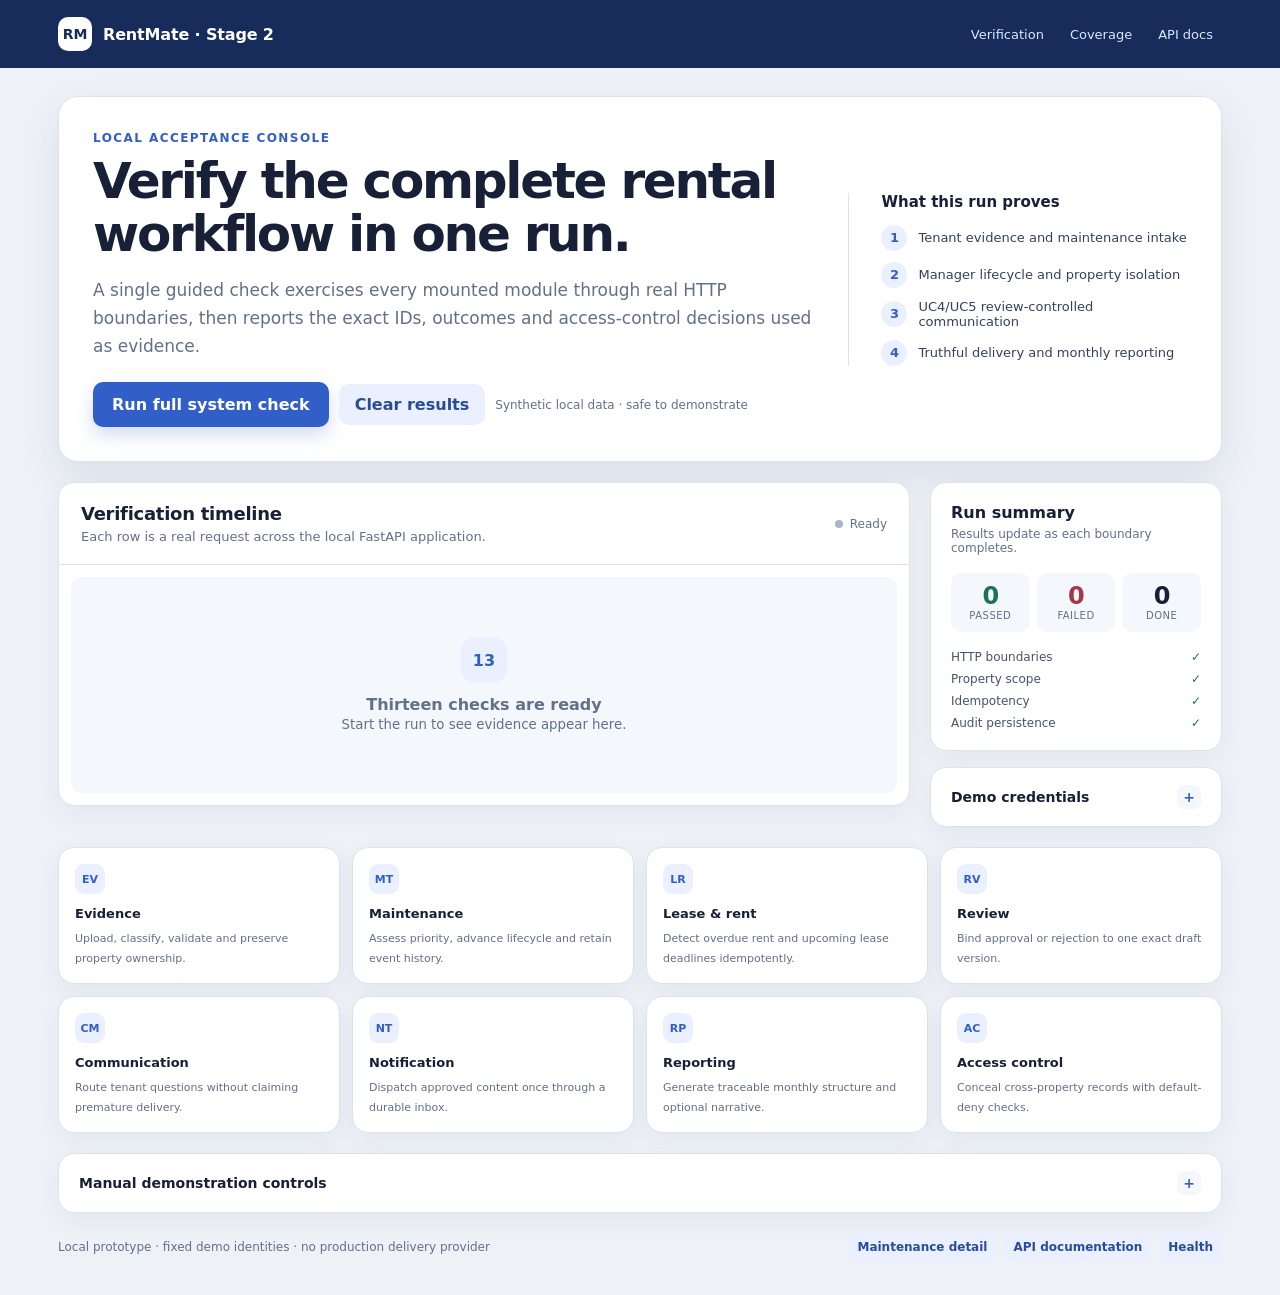
==== commit cb4bc6b0: "Fix demo prerequisites and preserve maintenance assessment priority" ====
--- a/frontend/index.html
+++ b/frontend/index.html
@@ -122,19 +122,6 @@
     .review { margin-top: 9px; padding: 11px; border: 1px solid var(--line); border-radius: 9px; }
     .review small { color: var(--muted); }
     .inbox-item { margin-top: 7px; padding: 9px; border-left: 3px solid var(--green); background: var(--green-soft); }
-    .communication-demo { margin-top: 20px; overflow: hidden; }
-    .communication-body { padding: 22px; display: grid; grid-template-columns: minmax(280px, .85fr) minmax(0, 1.4fr); gap: 22px; }
-    .communication-compose p { margin: 0 0 12px; color: var(--muted); font-size: 12px; line-height: 1.55; }
-    .communication-compose textarea { min-height: 112px; resize: vertical; }
-    .communication-compose .button { margin-top: 10px; }
-    .trace-state { margin-top: 12px; color: var(--muted); font-size: 11px; min-height: 17px; }
-    .trace-grid { margin: 0; display: grid; grid-template-columns: repeat(2, minmax(0, 1fr)); gap: 9px; }
-    .trace-item { min-width: 0; padding: 11px; border: 1px solid var(--line); border-radius: 10px; background: var(--soft); }
-    .trace-item dt { margin-bottom: 5px; color: var(--muted); font-size: 10px; font-weight: 760; letter-spacing: .06em; text-transform: uppercase; }
-    .trace-item dd { margin: 0; overflow-wrap: anywhere; color: var(--ink); font: 11px/1.45 ui-monospace, SFMono-Regular, Consolas, monospace; }
-    .safety-note { margin: 12px 0; padding: 11px 12px; border-left: 3px solid var(--amber); border-radius: 7px; background: var(--amber-soft); color: #78501b; font-size: 11px; line-height: 1.5; }
-    .trace-actions { display: flex; flex-wrap: wrap; gap: 8px; }
-    .trace-output { margin-top: 10px; max-height: 180px; overflow: auto; padding: 10px; border-radius: 8px; background: #101a30; color: #dfe8ff; white-space: pre-wrap; font: 10px/1.5 ui-monospace, SFMono-Regular, Consolas, monospace; }
     .support { margin: 20px 0 6px; display: flex; justify-content: space-between; align-items: center; gap: 16px; color: var(--muted); font-size: 12px; }
     .support-links { display: flex; flex-wrap: wrap; gap: 8px; }
     .support a { color: #294c9a; text-decoration: none; font-weight: 680; padding: 7px 9px; border-radius: 7px; background: var(--blue-soft); }
@@ -153,7 +140,6 @@
       .check { grid-template-columns: 66px 1fr; }
       .detail { grid-column: 1 / -1; }
       .side-stack, .manual-body { grid-template-columns: 1fr; }
-      .communication-body { grid-template-columns: 1fr; }
       .module-grid { grid-template-columns: 1fr 1fr; }
       .support { align-items: flex-start; flex-direction: column; }
     }
@@ -163,7 +149,7 @@
   <nav class="topbar" aria-label="Primary">
     <div class="topbar-inner">
       <div class="brand"><span class="brand-mark">RM</span><span>RentMate · Stage 2</span></div>
-      <div class="top-links"><a href="#verification">Verification</a><a href="#communication-live">Communication</a><a href="#modules">Coverage</a><a href="/docs">API docs</a></div>
+      <div class="top-links"><a href="#verification">Verification</a><a href="#modules">Coverage</a><a href="/docs">API docs</a></div>
     </div>
   </nav>
 
@@ -244,39 +230,6 @@
       <article class="panel module-card"><div class="module-icon">AC</div><strong>Access control</strong><span>Conceal cross-property records with default-deny checks.</span></article>
     </section>
 
-    <section class="panel communication-demo" id="communication-live">
-      <div class="panel-header">
-        <div><h2>Communication live demo</h2><p>Submit one real tenant message and inspect its exact persisted workflow links.</p></div>
-        <span class="status-dot">Tenant scoped</span>
-      </div>
-      <div class="communication-body">
-        <div class="communication-compose">
-          <p>The tenant identity and property come from the bearer token. The page does not classify text or invent related records.</p>
-          <label for="communicationMessage">Tenant message</label>
-          <textarea id="communicationMessage">There is a strong smell of gas in my kitchen.</textarea>
-          <button class="button primary" id="submitCommunication">Submit message</button>
-          <div class="trace-state" id="communicationState" aria-live="polite">Ready to submit.</div>
-        </div>
-        <div>
-          <dl class="trace-grid">
-            <div class="trace-item"><dt>Message ID</dt><dd id="commMessageId">unavailable</dd></div>
-            <div class="trace-item"><dt>Classification</dt><dd id="commClassification">unavailable</dd></div>
-            <div class="trace-item"><dt>Reply status</dt><dd id="commReplyStatus">unavailable</dd></div>
-            <div class="trace-item"><dt>Delivery status</dt><dd id="commDeliveryStatus">unavailable</dd></div>
-            <div class="trace-item"><dt>Communication emergency indicator</dt><dd id="commEmergency">unavailable</dd></div>
-            <div class="trace-item"><dt>Maintenance request ID</dt><dd id="commRequestId">unavailable</dd></div>
-            <div class="trace-item"><dt>Review draft ID</dt><dd id="commDraftId">unavailable</dd></div>
-          </dl>
-          <div class="safety-note" id="commSafetyNote">No message has been submitted. No approval or delivery is claimed.</div>
-          <div class="trace-actions">
-            <button class="button secondary" id="viewCommunicationMaintenance" disabled>View maintenance request</button>
-            <button class="button secondary" id="viewCommunicationDraft" disabled>View review draft</button>
-          </div>
-          <div class="trace-output" id="communicationDetail">Select a linked record after submission.</div>
-        </div>
-      </div>
-    </section>
-
     <details class="panel manual">
       <summary>Manual demonstration controls</summary>
       <div class="manual-body">
@@ -330,82 +283,6 @@
     }
 
     async function api(path, options = {}) { return (await request(path, options)).data; }
-
-    let communicationSubmitting = false;
-    let communicationLinks = {requestId: null, draftId: null};
-    function setCommunicationField(id, value) {
-      $(id).textContent = value === null || value === undefined || value === '' ? 'unavailable' : String(value);
-    }
-    function resetCommunicationResult() {
-      for (const id of ['commMessageId', 'commClassification', 'commReplyStatus', 'commDeliveryStatus', 'commEmergency', 'commRequestId', 'commDraftId']) {
-        setCommunicationField(id, null);
-      }
-      communicationLinks = {requestId: null, draftId: null};
-      $('viewCommunicationMaintenance').disabled = true;
-      $('viewCommunicationDraft').disabled = true;
-      $('communicationDetail').textContent = 'Select a linked record after submission.';
-      $('commSafetyNote').textContent = 'Submission in progress. No approval or delivery is claimed.';
-    }
-    async function submitCommunication() {
-      if (communicationSubmitting) return;
-      communicationSubmitting = true;
-      const button = $('submitCommunication');
-      button.disabled = true;
-      resetCommunicationResult();
-      $('communicationState').textContent = 'Submitting through the real Communication API…';
-      try {
-        const submitted = await api('/api/communication/messages', {
-          method: 'POST',
-          headers: jsonHeaders($('tenantToken').value.trim()),
-          body: JSON.stringify({content: $('communicationMessage').value})
-        });
-        setCommunicationField('commMessageId', submitted.message_id);
-        setCommunicationField('commReplyStatus', submitted.reply_status);
-        setCommunicationField('commDeliveryStatus', submitted.delivery_status);
-        if (submitted.reply_status === 'pending_review' && submitted.delivery_status === 'not_dispatched') {
-          $('commSafetyNote').textContent = 'Pending manager review: this reply has not been approved and has not been sent to the tenant.';
-        } else {
-          $('commSafetyNote').textContent = `Recorded reply status: ${submitted.reply_status}; delivery status: ${submitted.delivery_status}. No additional approval or delivery is inferred.`;
-        }
-
-        try {
-          const trace = await api(`/api/communication/messages/${encodeURIComponent(submitted.message_id)}/trace`, {
-            headers: auth($('tenantToken').value.trim())
-          });
-          setCommunicationField('commClassification', trace.classification);
-          setCommunicationField('commEmergency', trace.emergency);
-          setCommunicationField('commRequestId', trace.maintenance_request_id);
-          setCommunicationField('commDraftId', trace.review_draft_id);
-          communicationLinks = {requestId: trace.maintenance_request_id, draftId: trace.review_draft_id};
-          $('viewCommunicationMaintenance').disabled = !communicationLinks.requestId;
-          $('viewCommunicationDraft').disabled = !communicationLinks.draftId;
-          $('communicationState').textContent = 'Submitted and verified against exact persisted message links.';
-        } catch (traceError) {
-          $('communicationState').textContent = `Message accepted; persisted trace unavailable — ${traceError.message}`;
-        }
-      } catch (error) {
-        $('communicationState').textContent = `Submission failed — ${error.message}`;
-        $('commSafetyNote').textContent = 'No successful response was received. No workflow outcome is claimed.';
-      } finally {
-        communicationSubmitting = false;
-        button.disabled = false;
-      }
-    }
-    $('submitCommunication').onclick = submitCommunication;
-    $('viewCommunicationMaintenance').onclick = async event => {
-      const button = event.currentTarget; button.disabled = true;
-      try {
-        show('communicationDetail', await api(`/api/maintenance/requests/${encodeURIComponent(communicationLinks.requestId)}`, {headers: auth($('tenantToken').value.trim())}));
-      } catch (error) { show('communicationDetail', `Error — ${error.message}`); }
-      finally { button.disabled = !communicationLinks.requestId; }
-    };
-    $('viewCommunicationDraft').onclick = async event => {
-      const button = event.currentTarget; button.disabled = true;
-      try {
-        show('communicationDetail', await api(`/api/reviews/${encodeURIComponent(communicationLinks.draftId)}`, {headers: auth($('managerToken').value.trim())}));
-      } catch (error) { show('communicationDetail', `Error — ${error.message}`); }
-      finally { button.disabled = !communicationLinks.draftId; }
-    };
 
     let totals = {pass: 0, fail: 0};
     function resetChecks() {
@@ -540,13 +417,15 @@
           method: 'POST', headers: jsonHeaders(manager), body: JSON.stringify({expected_version: lease.draft.version, decision: 'rejected', reason: 'Synthetic full-demo rejection'})
         });
         state.approvedDraftId = rent.draft.draft_id;
+        state.approvedDraftVersion = rent.draft.version;
         return `approved=${rent.draft.draft_id}; rejected=${lease.draft.draft_id}`;
       });
 
       await check('Notification dispatch and exact tenant inbox', async () => {
+        requireValue(state.approvedDraftId, 'Blocked: manager approval did not complete. Prepare fresh demo fixtures before rerunning; dispatch was not attempted.');
         const dispatched = (await request('/api/ops/notifications/dispatch', {method: 'POST', headers: auth(scheduler)})).data;
         const inbox = (await request('/api/notifications/inbox', {headers: auth(tenant)})).data;
-        const expectedEvent = `draft:${state.approvedDraftId}:v1`;
+        const expectedEvent = `draft:${state.approvedDraftId}:v${state.approvedDraftVersion}`;
         if (!inbox.some(item => item.event_id === expectedEvent)) throw new Error(`Approved event ${expectedEvent} was not delivered`);
         return `processed=${dispatched.processed}; delivered=${dispatched.delivered}; inbox_items=${inbox.length}; approved event found`;
       });
